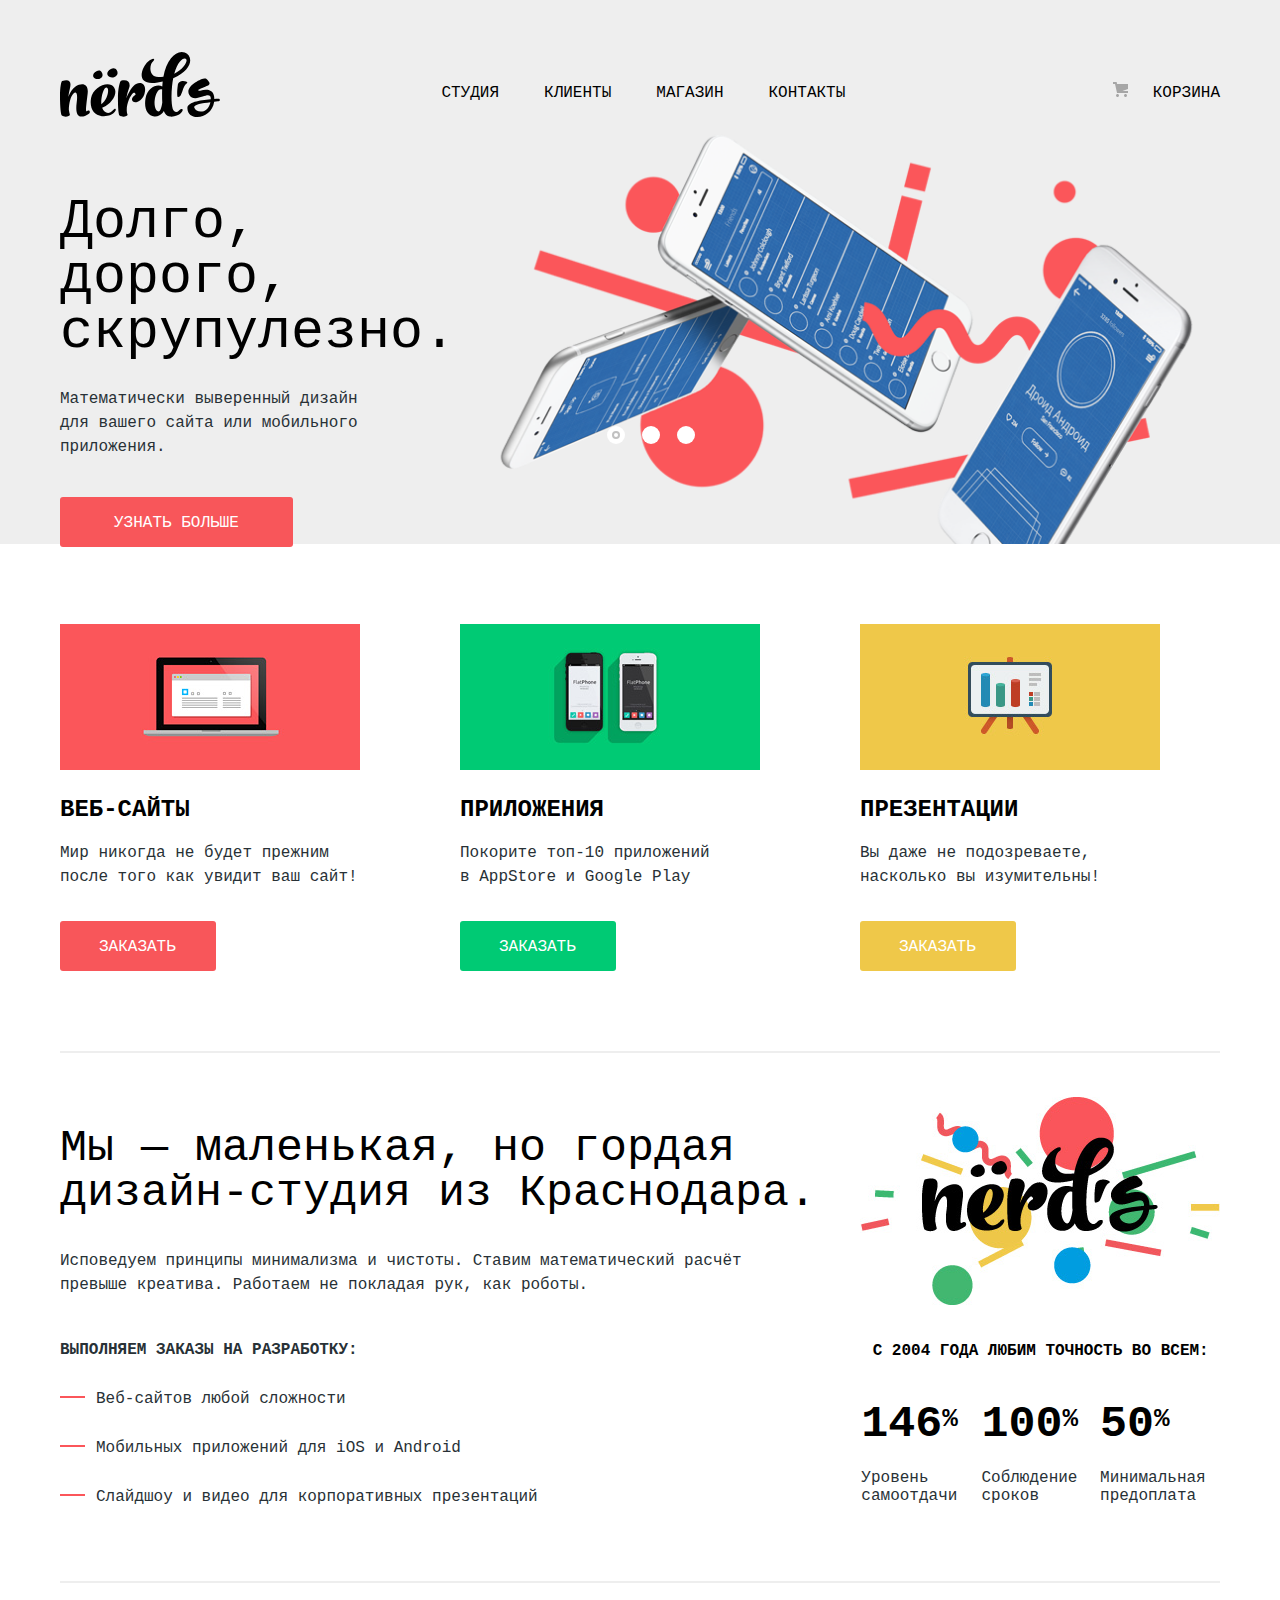
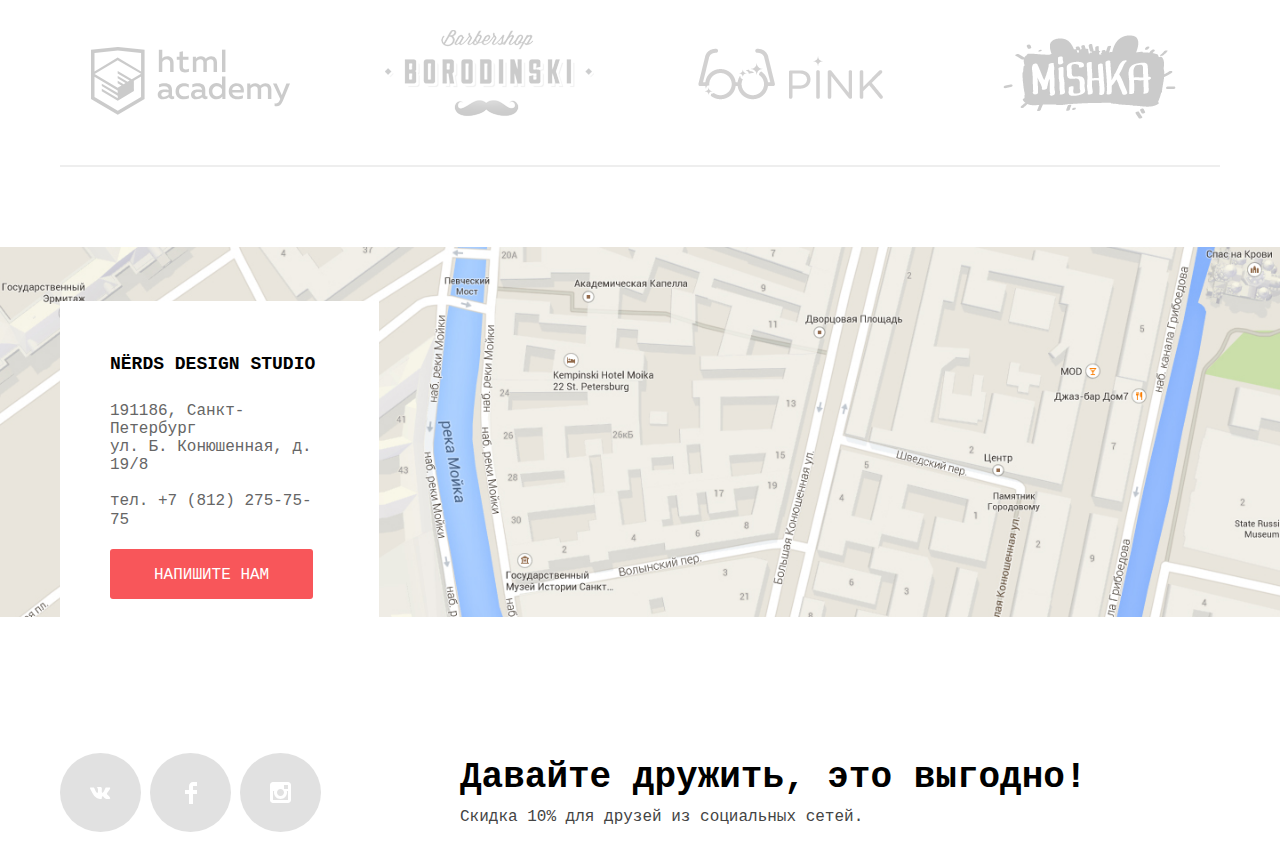
==== index.html @ cde42011 "почти итог" ====
<!DOCTYPE html>
<html class="page" lang="ru">
  <head>
    <meta charset="utf-8">
    <title>Html Academy: Нёрдс</title>
    <link rel="icon" href="favicon.ico"/>
    <link rel="icon" href="img/Vector.svg" type="image/svg+×ml"/>
    <link rel="apple-touch-icon" href="img/152.png"/>
    <link rel="manifest" href="manifest.webmanifest"/>
    <link rel="stylesheet" href="css/normalize.css">
    <link rel="stylesheet" href="css/style.css">
  </head>
  <body class="page__body">
    <header class="main__header">
      <div class="header__wrapper">
        <a class="main__header__logo">
          <img src="img/nerds-logo.svg" width="160" height="65" alt="Логотип студии Нёрдс"/>
        </a>
        <nav class="main__navigation">
          <ul class="nav__list">
            <li class="nav__item">
              <a class="nav__link" href="blank.html">Студия</a>
            </li>
            <li class="nav__item">
              <a class="nav__link" href="blank.html">Клиенты</a>
            </li>
            <li class="nav__item">
              <a class="nav__link" href="catalog.html">Магазин</a>
            </li>
            <li class="nav__item">
              <a class="nav__link" href="blank.html">Контакты</a>
            </li>
          </ul>
        </nav>
        <div class="basket">
          <a class="basket__link" href="blank.html">Корзина</a>
        </div>
        <section class="slider">
          <h2 class="slider__title hidden">Слайдер</h2>
          <div class="slider__wrapper">
            <p class="slider__slogan active one">Долго, дорого,<br/>
            скрупулезно.</p>
            <p class="slider__slogan none two">Любим математику<br/>
            как никто другой</p>
            <p class="slider__slogan none three">Только ночь,<br/>
            только хардкор
            </p>
            <p class="slider__text active one">
              Математически выверенный дизайн<br/>
              для вашего сайта или мобильного приложения.
            </p>
            <p class="slider__text none two">
              Никакого креатива, только математические формулы<br/>
              для расчёта идеальных пропорций.
            </p>
            <p class="slider__text none three">
              Работать днём, как все? Мы против этого.<br/>
              Ближе к полуночи работа только начинается.
            </p>
            <a class="button button--red button--slider" href="blank.html">Узнать больше</a>
          </div>
          <div class="slider__animation">
            <img class="animation__img active one" src="img/nerds-index-slide11.png" width="760" height="431" alt="Анимация"/>
            <img class="animation__img none two" src="img/nerds-index-slide21.png" width="760" height="431" alt="Анимация"/>
            <img class="animation__img none three" src="img/nerds-index-slide31.png" width="760" height="431" alt="Анимация"/>
            <ul class="list__animation__buttons">
              <li class="animation__buttons__item">
                <button class="button--circle button--circle--current one" disabled>
                  <p class="button__text hidden">кнопка слайдера с картинками</p>
                </button>
              </li>
              <li class="animation__buttons__item">
                <button class="button--circle two">
                  <p class="button__text hidden">кнопка слайдера с картинками</p>
                </button>
              </li>
              <li class="animation__buttons__item three">
                <button class="button--circle">
                  <p class="button__text hidden">кнопка слайдера с картинками</p>
                </button>
              </li>
            </ul>
          </div>
        </section>
      </div>
    </header>
    <main class="main__center">
      <h1 class="page__title hidden">Нёрдс — дизайн-студия</h1>
      <section class="products">
        <h2 class="products__title hidden">Предложение</h2>
        <ul class="products__list">
          <li class="products__item">
            <h3 class="products__item__title">Веб-сайты</h3>
            <img class="products__item__img" src="img/illustration-11.png" width="300" height="146" alt="Ноутбук с веб-сайтом на красном фоне"/>
            <p class="products__item__text">
              Мир никогда не будет прежним<br/>
              после того как увидит ваш сайт!
            </p>
            <a class="button button--red button--description" href="blank.html">Заказать</a>
          </li>
          <li class="products__item">
            <h3 class="products__item__title">Приложения</h3>
            <img class="products__item__img" src="img/illustration-21.png" width="300" height="146" alt="Мобильные телефоны на зелёном фоне"/>
            <p class="products__item__text">
              Покорите топ-10 приложений<br/>
              в AppStore и Google Play
            </p>
            <a class="button button--green" href="blank.html">Заказать</a>
          </li>
          <li class="products__item">
            <h3 class="products__item__title">Презентации</h3>
              <img class="products__item__img" src="img/illustration-31.png" width="300" height="146" alt="Флипчарт для презентаций на жёлтом фоне"/>
              <p class="products__item__text">
                Вы даже не подозреваете,<br/>
                насколько вы изумительны!
              </p>
              <a class="button button--yellow" href="blank.html">Заказать</a>
          </li>
        </ul>
      </section>
      <section class="description">
        <h2 class="description__title hidden">Описание</h2>
          <div class="description__column__text">
            <p class="description__slogan">Мы — маленькая, но гордая<br/>
              дизайн-студия из Краснодара.</p>
            <p class="description__text">Исповедуем принципы минимализма и чистоты. Ставим математический расчёт<br/>
              превыше креатива. Работаем не покладая рук, как роботы.
            </p>
            <p class="description__advantages">выполняем заказы на разработку:</p>
            <ul class="advantages__list">
              <li class="advantages__item">Веб-сайтов любой сложности</li>
              <li class="advantages__item">Мобильных приложений для iOS и Android</li>
              <li class="advantages__item">Слайдшоу и видео для корпоративных презентаций</li>
            </ul>
          </div>
        <div class="description__image">
          <img class="description__img" src="img/nerds-illustration1.png" width="360" height="208" alt="Иллюстрированное название студии"/>
        </div>
        <div class="description__quality">
          <p class="description__quality__text">С 2004 года любим точность во всем:</p>
        <ul class="quality__numerals__list">
          <li class="numerals__item">
            <p class="numerals__item__numbers">146<span class="numbers__procent">%</span></p>
            <p class="numerals__item__head">Уровень самоотдачи</p>
          </li>
          <li class="numerals__item">
            <p class="numerals__item__numbers">100<span class="numbers__procent">%</span></p>
            <p class="numerals__item__head">Соблюдение сроков</p>
          </li>
          <li class="numerals__item">
            <p class="numerals__item__numbers">50<span class="numbers__procent">%</span></p>
            <p class="numerals__item__head">Минимальная предоплата</p>
          </li>
        </ul>
      </div>
      </section>
      <section class="partners">
        <h2 class="partners__title hidden">Партнёры компании</h2>
        <ul class="partners__list">
          <li class="partners__item htmlacademy">
            <a href="https://htmlacademy.ru/intensive/htmlcss"><img src="img/logo_htmlacademy.svg" width="199" height="68"  alt="HTML Academy"/></a>
          </li>
          <li class="partners__item borodinsky">
            <a href="#"><img src="img/logo-borodinsky.svg" width="209" height="90" alt="Borodinsky"/></a>
          </li>
          <li class="partners__item pink">
            <a href="#"><img src="img/logo-pink.svg" width="185" height="52" alt="Pink"/></a>
          </li>
          <li class="partners__item mishka">
            <a href="#"><img src="img/logo-mishka.svg" width="173" height="84" alt="Mishka"/></a>
          </li>
        </ul>
      </section>
    </main>
    <section class="map">
      <h2 class="map__title hidden">Карта</h2>
      <div class="map__img">
        <img src="img/map1.png" width="100%" min-height="416" alt="Офис компании на карте"/>
      </div>
    </section>
    <div class="our__location">
      <section class="contacts">
        <h3 class="contacts__title">Nёrds Design Studio</h3>
        <p class="contacts__address">191186, Санкт-Петербург<br/>
        ул. Б. Конюшенная, д. 19/8</p>
        <p class="contacts__phone">
          <a class="contacts__phone__link" href="tel:+78122757575">тел. +7 (812) 275-75-75</a>
        </p>
        <a class="button button--red button--contacts" href="blank.html">Напишите нам</a>
      </section>
      <section class="modal--form">
        <h2 class="form__title hidden">Форма для связи</h2>
        <p class="form__head">Напишите нам</p>
        <button class="button--close"></button>
        <form class="form__letter" action="https://echo.htmlacademy.ru" method="post" id="your-letter">
          <div class="form__wrapper">
            <p class="letter__field letter__field__name">
              <label class="name__label" for="your-name">Ваше имя:</label>
              <input class="name__input" id="your-name" type="text" name="name-name" placeholder="Имя Фамилия"/>
            </p>
            <p class="letter__field letter__field__email">
              <label class="address__label" for="your-address">Ваш email:</label>
              <input class="address__input" id="your-address" type="email" name="email-address" placeholder="email@example.com"/>
            </p>
            <p class="letter__field letter__field__text">
              <label class="letter__label" for="letter">Текст письма:</label>
              <textarea class="letter__text" form="your-letter" id="letter" name="letter" placeholder="В свободной форме"></textarea>
            </p>
          </div>
          <button class="button button--red button--form" type="submit">Отправить</button>
        </form>
      </section>
    </div>
    <footer class="main__footer">
      <div class="footer__wrapper">
        <ul class="social__list">
          <li>
            <a class="button--social" href="#"><img src="img/vk-icon.svg" width="21" height="15" alt="ссылка на vkontakte"/></a>
          </li>
          <li>
            <a class="button--social" href="#"><img src="img/fb-icon.svg" width="12" height="22" alt="ссылка на facebook"/></a>
          </li>
          <li>
            <a class="button--social" href="#"><img src="img/Shape.svg" width="21" height="21" alt="ссылка на instagram"/></a>
          </li>
        </ul>
        <p class="footer__invitation">Давайте дружить, это выгодно!</p>
        <p class="footer__motivation">Скидка 10% для друзей из социальных сетей.</p>
      </div>
    </footer>
    <script src="js/popup.js"></script>
</body>
</html>
---- css/style.css ----
@font-face {
    font-family: "Roboto";
    src: url("../fonts/roboto.woff2") format("woff2"),
        url("../fonts/roboto.woff") format("woff");
    font-weight: 400;
    font-style: normal;
}

@font-face {
    font-family: "Roboto";
    src: url("../fonts/robotomedium.woff2") format("woff2"),
        url("../fonts/robotomedium.woff") format("woff");
    font-weight: 500;
    font-style: normal;
}

@font-face {
    font-family: "Roboto";
    src: url("../fonts/robotobold.woff2") format("woff2"),
        url("../fonts/robotobold.woff") format("woff");
    font-weight: 700;
    font-style: normal;
}

/* Variables */

:root {
    --basic-white: #ffffff;
    --special-elements: #eeeeee;
    --icons-social: #e1e1e1;

/* text */
    --text-big: #000000;
    --text-small: #283136;
    --text-buttons: #ffffff;
    --text-prompt: #444444;
    --text-contacts: #666666;

/* buttons */
    --button-red: #f8565a;
    --button-red-hover: #e74246;
    --button-red-focus: #d7373b;
    --button-green: #00ca74;
    --button-green-hover: #00bc6c;
    --button-green-focus: #00aa62;
    --button-yellow: #efc849;
    --button-yellow-hover: #eab534;
    --button-yellow-focus: #e5a722;
    --button-focus-text: rgba(255, 255, 255, 0.3);
    --button-close: rgba(251, 86, 90, 0.3);
    --button-slider-circle: #c1c1c1;
    --button-filter: #eeeeee;
    --button-filter-hover: #dfdfdf;
    --button-filter-focus: #d5d5d5;
    --button-updown: #231f20;

/* special */
    --form-border: #d7d7d7;
    --icon-basket: #a6a6a6;
    --text-placeholder: #444444;
    --shadow-img-template: rgba(0, 1, 1, 0.25);
    --shadow-modal-form: rgba(0, 0, 0, 0.4);
    --shadow-button-filter: rgba(0, 1, 1, 0.1);
    --shadow-range-circle: rgba(0, 0, 0, 0.15);
    --border-button-result: #dbdbdb;
    --input-hover: #b4b9bb;
    --range-after: #d7dcdf;
    --range-circle-in: #ababab;
    --template-before: #4d4d4d;
}

/* Global */

.page__body {
  min-width: 1160px;
  font-style: normal;
  font-family: "Roboto", "Courier New", "Arial", sans-serif;
  background-color: var(--basic-white);
  margin: 0px auto;
}

a {
  text-decoration: none;
}

img {
  max-width: 100%;
  height: auto;
}

.hidden {
  position: absolute;
  width: 1px;
  height: 1px;
  margin: -1px;
  padding: 0;
  overflow: hidden;
  border: 0;
  clip: rect(0 0 0 0);
}

/* Header */

.main__header {
  background-color: var(--special-elements);
}

.header--catalog {
  padding-bottom: 108px;
}

.header__wrapper {
  width: 1160px;
  margin: 0 auto;
  padding: 51px 0 0 0;
  display: flex;
  flex-wrap: wrap;
  justify-content: space-between;
}

.main__header__logo {
  width: 160px;
  object-fit: contain;
  margin: 0;
}

.main__header__logo:hover {
  opacity: 0.7;
}

.main__header__logo:focus {
  opacity: 0.3;
}

.main__navigation {
  display: flex;
  align-items: center;
  margin-left: -34px;
  margin-top: 12px;
}

.nav__item {
  margin-right: 45px;
}

.nav__item:last-child {
  margin-right: 0;
}

.nav__list {
  list-style: none;
  display: flex;
  padding: 0px;
  margin: 0px;
}

.nav__link{
  color: var(--text-big);
  font-weight: 500;
  font-size: 16px;
  line-height: 30px;
  text-transform: uppercase;
  display: block;
  padding: 12px 0;
}

.basket {
  align-items: center;
  display: flex;
  margin-right: 0;
  margin-top: 13px;
  position: relative;
}

.basket__link {
  color: var(--text-big);
  font-weight: 500;
  font-size: 16px;
  line-height: 30px;
  text-transform: uppercase;
  padding: 12px 0 12px 12px;
  display: block;
}

.basket__link::before {
  content: "";
  display: inline-block;
  width: 15px;
  height: 15px;
  background-image: url("../img/cart-icon.svg");
  background-repeat: no-repeat;
  background-position: 0 0;
  margin-right: 25px;
}

.nav__link:hover,
.basket__link:hover {
  color: var(--button-red);
}

.nav__link:focus,
.basket__link:focus {
  color: var(--text-big);
  mix-blend-mode: normal;
  opacity: 0.3;
}

.nav__link:active,
.basket__link:active {
  opacity: 1;
  border-bottom: 2px solid var(--button-red);
}

/*Анимированный слайдер*/

.none {
  display: none;
}

.slider {
  display: grid;
  grid-template-columns: 1fr 2fr;
  margin: 0;
  padding: 0;
}

.slider__slogan {
  color: var(--text-big);
  font-weight: 500;
  font-size: 55px;
  line-height: 55px;
  grid-column-start: 1;
  grid-column-end: 2;
  margin: 73px 0 27px 0;
}

.slider__text {
  color: var(--text-small);
  font-weight: normal;
  font-size: 16px;
  line-height: 24px;
  grid-column-start: 1;
  grid-column-end: 2;
  margin: 0 0 55px 0;
}

.slider__animation {
  grid-column-start: 2;
  grid-column-end: 3;
  grid-row-start: 1;
  grid-row-end: 2;
  margin: -5px 0 0 11px;
  padding: 0;
  position: relative;
}

.animation__img {
  object-fit: contain;
  margin: 0;
}

.animation__img.active {
  object-fit: contain;
  margin: 0;
  display: block;
}

.list__animation__buttons {
  position: absolute;
  bottom: 96px;
  left: 140px;
  list-style: none;
  margin: 0;
  padding: 0;
  display: flex;
}

.animation__buttons__item {
  margin: 0 17px 0 0;
}

/* all buttons */

.button {
  border-radius: 3px;
  color: var(--basic-white);
  text-align: center;
  font-weight: 500;
  font-size: 16px;
  line-height: 18px;
  text-transform: uppercase;
  border: 0;
}

.button--red {
  background-color: var(--button-red);
  padding: 17px 40px 15px 39px;
}

.button--description {
  order: 3;
  align-self: flex-start;
}

.button--circle {
  width: 18px;
  height: 18px;
  background-color: var(--basic-white);
  border-radius: 50%;
  border: 0;
}

.button--circle--current {
  background-image: url("../img/btn-circle-current.svg");
}

.button--template {
  background-color: var(--button-red);
  padding: 18px 72px 16px 73px;
  display: block;
}

.button--red:hover,
.button--template:hover {
  background-color: var(--button-red-hover);
}

.button--red:focus {
  background-color: var(--button-red-focus);
  mix-blend-mode: normal;
  color: var(--button-focus-text);
}

.button--template:focus {
  background-color: var(--button-red-focus);
  color: var(--basic-white);
}

.button--slider {
  grid-column-start: 1;
  padding: 17px 54px 15px 54px;
}

.button--green {
  background-color: var(--button-green);
  padding: 17px 40px 15px 39px;
  order: 3;
  align-self: flex-start;
}

.button--green:hover {
  background-color: var(--button-green-hover);
}

.button--green:focus {
  background-color: var(--button-green-focus);
  mix-blend-mode: normal;
  color: var(--button-focus-text);
}

.button--yellow {
  background-color: var(--button-yellow);
  padding: 17px 40px 15px 39px;
  order: 3;
  align-self: flex-start;
}

.button--yellow:hover {
  background-color: var(--button-yellow-hover);
}

.button--yellow:focus {
  background-color: var(--button-yellow-focus);
  mix-blend-mode: normal;
  color: var(--button-focus-text);
}

.button--filter {
  background-color: var(--button-filter);
  border-radius: 3px;
  color: var(--text-big);
  font-weight: 500;
  font-size: 16px;
  line-height: 18px;
  text-align: center;
  text-transform: uppercase;
  border: 1px solid var(--button-filter);
  padding: 17px 89px 15px 88px;
}

.button--filter:hover {
  background-color: var(--button-filter-hover);
  color: var(--text-big);
  border: 1px solid var(--button-filter);
}

.button--filter:focus {
  background-color: var(--button-filter-focus);
  color: var(--text-big);
  mix-blend-mode: normal;
  opacity: 0.3;
  box-shadow: inset 0px 3px 0px var(--shadow-button-filter);
  border: 1px solid var(--button-filter);
}

.button--sort--current {
  background-color: var(--basic-white);
  color:var(--text-big);
  font-weight: normal;
  font-size: 14px;
  line-height: 18px;
  text-transform: uppercase;
  display: block;
}

.button--sort {
  background-color: var(--basic-white);
  color:var(--text-big);
  font-weight: normal;
  font-size: 14px;
  line-height: 18px;
  text-transform: uppercase;
  mix-blend-mode: normal;
  opacity: 0.3;
}

.button--down {
  display: block;
  width: 0;
  height: 0;
  border-left: 5px solid transparent;
  border-right: 5px solid transparent;
  border-top: 10px solid var(--icon-basket);
  mix-blend-mode: normal;
  opacity: 0.2;
}

.button--up {
  display: block;
  width: 0;
  height: 0;
  border-left: 5px solid transparent;
  border-right: 5px solid transparent;
  border-bottom: 10px solid var(--icon-basket);
  mix-blend-mode: normal;
  opacity: 0.2;
}

.button--down:hover,
.button--up:hover {
  opacity: 1;
}

.button--down:focus,
.button--updown--current {
  border-top: 10px solid var(--button-updown);
  opacity: 1;
}

.button--up:focus {
  border-bottom: 10px solid var(--button-updown);
  opacity: 1;
}

.button--sort:hover {
  mix-blend-mode: normal;
  opacity: 0.6;
}

.button--sort:focus {
  opacity: 1;
  box-shadow: inset 0px 3px 0px var(--shadow-button-filter);
  border: 1px solid var(--basic-white);
}

.button--result--current,
.button--result:active {
  background-color: var(--basic-white);
  color: var(--text-big);
  border: 3px solid var(--border-button-result);
  box-sizing: border-box;
  font-weight: 500;
  font-size: 16px;
  line-height: 18px;
  text-align: center;
  border-radius: 3px;
  padding: 14px 17px 12px 17px;
  display: block;
}

.button--result {
  background-color: var(--button-filter);
  color: var(--text-big);
  font-weight: 500;
  font-size: 16px;
  line-height: 18px;
  text-align: center;
  border-radius: 3px;
  text-transform: uppercase;
  padding: 17px 20px 15px 20px;
  display: block;
}

.button--result--long {
  padding: 17px 77px 15px 78px;
}

.button--result:hover {
  background-color: var(--button-filter-hover);
}

.button--result:focus {
  background-color: var(--button-filter-focus);
  mix-blend-mode: normal;
  opacity: 0.3;
  box-shadow: inset 0px 3px 0px var(--shadow-button-filter);
}

.button--contacts {
  padding: 17px 44px 15px 44px;
}

.button--form {
  padding: 17px 83px 15px 83px;
}

.button--close {
  position: absolute;
  top: 78px;
  right: 90px;
  width: 21px;
  height: 21px;
  display: block;
  background-image: url("../img/btn-close.png");
  opacity: 0.3;
  border: 0;
  background-color: var(--basic-white);
}

.button--close:hover {
  opacity: 1;
}

.button--close:focus {
  opacity: 0.1;
}

.button--social {
  background: linear-gradient(0deg, var(--icons-social), var(--icons-social)), var(--basic-white);
  border-radius: 50%;
  display: flex;
  justify-content: center;
  align-items: center;
  text-align: center;
  width: 81px;
  height: 79px;
  margin-right: 9px;
}

.button--social:hover {
  background: linear-gradient(0deg, var(--button-red-hover), var(--button-red-hover)), var(--basic-white);
}

.button--social:focus {
  background: linear-gradient(0deg, var(--button-red-focus), var(--button-red-focus)), var(--basic-white);
  box-shadow: inset 0px 3px 0px var(--shadow-button-filter);
}

/* main-info */

.main__center {
  width: 1160px;
  margin: 0 auto;
  display: flex;
  flex-direction: column;
}

.page__catalog__title {
  color: var(--text-big);
  font-weight: 500px;
  font-size: 55px;
  line-height: 55px;
  text-align: center;
  margin-top: 73px;
  margin-bottom: 0;
}

.products {
  width: 1160px;
  margin: 0 auto;
}

.products__list {
  list-style: none;
  display: flex;
  margin: 80px 0;
  padding: 0;
}

.products__item {
  display: flex;
  flex-direction: column;
  margin-right: 100px;
}

.products__item:last-child {
  margin-right: 0;
}

.products__item__title {
  color: var(--text-big);
  font-weight: bold;
  font-size: 24px;
  line-height: 30px;
  text-transform: uppercase;
  order: 1;
  margin-top: 25px;
  margin-bottom: 16px;
}

.product__item__img {
  order: 0;
  object-fit: contain;
}

.products__item__text {
  color: var(--text-small);
  font-weight: normal;
  font-size: 16px;
  line-height: 24px;
  order: 2;
  margin-top: 0;
  margin-bottom: 32px;
}

.description {
  width: 1160px;
  margin: 0 auto;
  border-top: 2px solid var(--special-elements);
  display: grid;
  grid-template-columns: 2fr 1fr;
  grid-template-rows: 1fr 1fr;
}

.description__column__text {
  grid-column-start: 1;
  grid-column-end: 2;
  grid-row-start: 1;
  grid-row-end: 3;
  display: flex;
  flex-direction: column;
}

.description__slogan {
  color: var(--text-big);
  font-weight: 500;
  font-size: 45px;
  line-height: 45px;
  margin-top: 73px;
  margin-bottom: 0;
}

.description__text {
  color: var(--text-small);
  font-weight: normal;
  font-size: 16px;
  line-height: 24px;
  margin-top: 33px;
}

.description__advantages {
  color: var(--text-small);
  font-weight: bold;
  font-size: 16px;
  line-height: 24px;
  text-transform: uppercase;
  margin-top: 25px;
  margin-bottom: 16px;
}

.advantages__list {
  list-style: none;
  margin: 0;
  padding: 0;
}

.advantages__item {
  color: var(--text-small);
  font-weight: normal;
  font-size: 16px;
  line-height: 24px;
  margin-bottom: 16px;
}

.advantages__item::before {
  content: "";
  display: inline-block;
  width: 25px;
  height: 25px;
  background-image: url("../img/list.svg");
  background-repeat: no-repeat;
  background-position: 0 77%;
  margin-right: 11px;
}

.description__image {
  grid-column-start: 2;
  grid-column-end: 3;
  grid-row-start: 1;
  grid-row-end: 2;
  margin-top: 44px;
  margin-left: 27px;
  object-fit: contain;
}

.description__quality {
  grid-column-start: 2;
  grid-column-end: 3;
  grid-row-start: 2;
  grid-row-end: 3;
  margin-top: 0;
  margin-left: 28px;
  display: flex;
  flex-direction: column;
}

.description__quality__text {
  color: var(--text-big);
  font-weight: bold;
  font-size: 16px;
  line-height: 24px;
  text-align: center;
  text-transform: uppercase;
  margin-bottom: 32px;
  margin-top: 28px;
}

.quality__numerals__list {
  list-style: none;
  display: flex;
  justify-content: space-between;
  align-items: flex-start;
  margin: 0;
  padding: 0;
}

.numerals__item {
  margin-top: 0;
  margin-right: 22px;
  padding: 0;
}

.numerals__item:last-child {
  margin-right: 0;
}

.numerals__item__numbers {
  color: var(--text-big);
  font-weight: bold;
  font-size: 45px;
  line-height: 64px;
  margin-top: -2px;
  margin-bottom: 0;
}

.numbers__procent {
  color: var(--text-big);
  font-weight: bold;
  font-size: 26px;
  line-height: 40px;
  vertical-align: text-top;
  margin-top: 0;
}

.numerals__item__head {
  color: var(--text-small);
  font-weight: normal;
  font-size: 16px;
  line-height: 18px;
  margin-top: 12px;
  margin-bottom: 0;
}

.partners {
  width: 1160px;
  margin: 13px auto 80px auto;
  border-top: 2px solid var(--special-elements);
  border-bottom: 2px solid var(--special-elements);
}

.partners__list {
  list-style: none;
  display: flex;
  align-items: center;
  padding: 0;
  margin-left: 31px;
  margin-right: 37px;
  margin-top: 0;
  margin-bottom: 40px;
}

.partners__item.htmlacademy {
  margin-top: 60px;
  margin-right: 95px;
}

.partners__item.borodinsky {
  margin-top: 47px;
  margin-right: 104px;
}

.partners__item.pink {
  margin-top: 46px;
  margin-right: 120px;
}

.partners__item.mishka {
  margin-top: 52px;
}

.partners__list img {
  opacity: 0.2;
  object-fit: contain;
}

.partners__list img:hover {
  opacity: 1;
}

/*main второй страницы*/

.main__catalog__center {
  width: 1160px;
  margin: 0 auto;
  padding: 0;
  display: flex;
}

.filter {
  margin-top: 55px;
  margin-left: 0;
  padding: 0;
}

.filter fieldset {
  border: none;
  padding: 0;
}

/*ползунок выбора цены*/

.price__choise {
  margin: 0;
}

.price__legend {
  color: var(--text-big);
  font-weight: bold;
  font-size: 18px;
  line-height: 30px;
  text-transform: uppercase;
  margin-bottom: 48px;
  margin-left: 0;
}

.range__block {
  width: 260px;
  height: 80px;
  background-color: var(--special-elements);
  position: relative;
}

.range {
  position: absolute;
  width: 205px;
  height: 2px;
  background-color: var(--button-green);
  bottom: 38px;
  left: 33px;
}

.range::after {
  content: "";
  position: absolute;
  width: 58px;
  height: 2px;
  display: block;
  background-color: var(--range-after);
  top: 0;
  right: 0;
}

.range__circle--left {
  position: absolute;
  width: 20px;
  height: 20px;
  border-radius: 50%;
  background-color: var(--basic-white);
  left: -15px;
  top: -10px;
  box-shadow: 0px 2px 1px var(--shadow-range-circle);
}

.range__circle--right {
  position: absolute;
  width: 20px;
  height: 20px;
  border-radius: 50%;
  background-color: var(--basic-white);
  left: 128px;
  top: -10px;
  box-shadow: 0px 2px 1px var(--shadow-range-circle);
}

.range__circle--left__in {
  position: absolute;
  width: 4px;
  height: 4px;
  border-radius: 50%;
  background-color: var(--range-circle-in);
  top: 8px;
  left: 8px;
}

.range__circle--right__in {
  position: absolute;
  width: 4px;
  height: 4px;
  border-radius: 50%;
  background-color: var(--range-circle-in);
  top: 8px;
  left: 8px;
}

.price__output__limit {
  margin-top: 14px;
  display: flex;
  justify-content: space-between;
}

.price__min__text {
  margin-right: 9px;
  color: var(--text-small);
  font-weight: normal;
  font-size: 16px;
  line-height: 22px;
  text-transform: uppercase;
}

.price__max__text {
  margin-right: 10px;
  color: var(--text-small);
  font-weight: normal;
  font-size: 16px;
  line-height: 22px;
  text-transform: uppercase;
}

.price__limit {
  background-color: var(--special-elements);
  color: var(--text-small);
  font-weight: normal;
  font-size: 16px;
  line-height: 22px;
  text-transform: uppercase;
  display: inline-block;
  text-align: center;
  box-sizing: border-box;
  width: 80px;
  padding: 8px 15px;
  margin: 0;
}

/*radio выбор сетки*/

.grid__choise {
  margin-top: 54px;
  margin-left: 0;
}

.grid__choise__legend {
  color: var(--text-big);
  font-weight: bold;
  font-size: 18px;
  line-height: 30px;
  text-transform: uppercase;
  margin-bottom: 13px;
}

.grid__choise__list {
  list-style: none;
  padding: 0;
  margin: 0;
}

.grid__choise__item input {
  display: none;
}

.grid__choise__item label::before {
  content: "";
  display: inline-block;
  width: 25px;
  height: 25px;
  background-image: url("../img/radio-off.svg");
  background-repeat: no-repeat;
  background-position: 0 0;
  margin-right: 11px;
  vertical-align: text-bottom;
}

.grid__choise input:checked ~ label::before {
  background-image: url("../img/radio-on.svg");
}

.grid__choise__item input:disabled ~ .grid__choise__item{
  opacity: 0.1;
}

.grid__choise__item {
  color: var(--text-small);
  font-weight: normal;
  font-size: 16px;
  line-height: 20px;
  opacity: 0.4;
  margin-bottom: 15px;
}

.grid__choise__item:last-child {
  margin-bottom: 0;
}

.grid__choise__item:hover {
  opacity: 1;
}

.grid__choise__item:focus {
  mix-blend-mode: normal;
  opacity: 0.3;
}

/*checkbox выбор особенностей сайта*/

.features__choise {
  margin-top: 41px;
  margin-bottom: 29px;
  margin-left: 0;
}

.features__choise__legend {
  color: var(--text-big);
  font-weight: bold;
  font-size: 18px;
  line-height: 30px;
  text-transform: uppercase;
  margin-bottom: 14px;
}

.features__choise__list {
  list-style: none;
  padding: 0;
  margin: 0;
}

.features__choise input {
  display: none;
}

.features__choise__item label::before {
  content: "";
  display: inline-block;
  width: 23px;
  height: 23px;
  background-image: url("../img/checkbox-off.svg");
  background-repeat: no-repeat;
  background-position: 0 0;
  margin-right: 13px;
  vertical-align: text-bottom;
}

.features__choise__item input:checked ~ label::before {
  background-image: url("../img/checkbox-on.svg");
}

.features__choise__item input:disabled {
  opacity: 0.1;
}

.features__choise__item {
  margin-bottom: 16px;
  opacity: 0.4;
}

.features__choise__item label {
  color: var(--text-small);
  font-weight: normal;
  font-size: 16px;
  line-height: 20px;
}

.features__choise__item:hover {
  opacity: 1;
}

.features__choise__item:focus {
  mix-blend-mode: normal;
  opacity: 0.3;
}

.sort__column {
  margin-top: 55px;
  margin-left: 140px;
  margin-right: 0;
}

.sort__selection {
  display: flex;
  justify-content: space-between;
  align-items: flex-start;
  padding: 0;
  margin-bottom: 48px;
}

.sort__selection__title {
  color: var(--text-big);
  font-weight: bold;
  font-size: 18px;
  line-height: 30px;
  text-transform: uppercase;
  margin: 0;
}

.sort__selection__list {
  list-style: none;
  padding: 0;
  margin: 6px 0 0 0;
  display: flex;
  justify-content: space-between;
  width: 360px;
  align-items: flex-end;
}

.selection__item.price {
  margin-right: 24px;
  margin-left: 0;
  padding: 0;
}

.selection__item.type {
  margin-right: 25px;
  padding: 0;
}

.selection__item.name {
  margin-right: 47px;
  padding: 0;
}

.selection__item.down {
  margin-right: 18px;
  margin-top: 0;
  padding: 0;
}

.selection__item.up {
  margin-right: 0;
  margin-top: 0;
  padding: 0;
}

.selection__item:last-child:hover {
  opacity: 1;
}

.list__template {
  list-style: none;
  margin: 0;
  padding: 0;
  display: grid;
  grid-template-columns: 1fr 1fr;
  column-gap: 40px;
}

.template__svg {
  display: block;
  width: 360px;
  height: 40px;
  background-image: url("../img/browser.svg");
  opacity: 0.12;
}

.template__left {
  grid-column-start: 1;
  grid-column-end: 2;
  margin-bottom: 27px;
  position: relative;
}

.template__right {
  grid-column-start: 2;
  grid-column-end: 3;
  margin-bottom: 27px;
  position: relative;
}

.template--last {
  margin-bottom: 0;
}

.template__item:hover {
  box-shadow: 0px 6px 15px var(--shadow-img-template);
  border-radius: 5px;
}

.template__item:hover .template__svg {
  opacity: 1;
}

.template__modal {
  background-color: var(--special-elements);
  display: flex;
  flex-direction: column;
  align-items: center;
  padding: 31px 53px 44px 52px;
  position: absolute;
  width: 360px;
  box-sizing: border-box;
  bottom: 0;
  opacity: 0;
}

.template__modal .rub {
  font-weight: 500;
  font-size: 16px;
  line-height: 112%;
  height: 1.5ex;
  text-transform: uppercase;
  color: var(--basic-white);
}

.template__item:hover .template__modal {
  opacity: 1;
}

.template__img img {
  object-fit: contain;
}

.modal__buy {
  color: var(--text-big);
  font-weight: bold;
  font-size: 18px;
  line-height: 30px;
  text-transform: uppercase;
  text-align: center;
  margin: 0 0 12px 0;
}

.modal__buy:hover {
  color: var(--button-red);
}

.modal__buy:focus {
  color: var(--text-big);
  opacity: 0.3;
}

.modal__text {
  color: var(--text-contacts);
  font-weight: normal;
  font-size: 16px;
  line-height: 18px;
  text-align: center;
  margin: 0 0 32px 0;
}

.view__result__list {
  list-style: none;
  padding: 0;
  display: flex;
  margin-top: 55px;
  margin-bottom: 60px;
}

.view__result__item {
  margin-right: 11px;
}

/* карта, контакты на карте и форма отправки письма */

.map {
  margin: 0;
  padding: 0;
  width: 100%;
  position: absolute;
  z-index: -10;
}

.map__img {
  margin: 0;
  padding: 0;
  width: 100%;
  position: absolute;
  z-index: -10;
}

.map__img img {
  display: block;
  margin: 0 auto;
}

.our__location {
  width: 1160px;
  margin: 0 auto;
  margin-top: 54px;
}

.modal--form {
  background-color: var(--basic-white);
  box-shadow: 0px 20px 40px var(--shadow-modal-form);
  margin: 0 auto;
  padding: 63px 99px 84px 100px;
  display: none;
  width: 960px;
  box-sizing: border-box;
  position: relative;
  z-index: 20;
}

.modal--form--show {
  display: block;
  animation: bounce 0.6s;
}

@keyframes bounce {
  0% {
    transform: translateY(-2000px);
  }

  70% {
    transform: translateY(30px);
  }

  90% {
    transform: translateY(-10px);
  }

  100% {
    transform: translateY(0);
  }
}

.contacts {
  background-color: var(--basic-white);
  padding: 48px 50px 47px 50px;
  width: 319px;
  box-sizing: border-box;
}

.contacts__title {
  color: var(--text-big);
  font-weight: bold;
  font-size: 18px;
  line-height: 30px;
  text-transform: uppercase;
  margin-top: 0;
  margin-bottom: 23px;
}

.contacts__address{
  color: var(--text-contacts);
  font-weight: normal;
  font-size: 16px;
  line-height: 18px;
}

.contacts__phone {
  margin-top: 18px;
  margin-bottom: 37px;
}

.contacts__phone__link {
  color: var(--text-contacts);
  font-weight: normal;
  font-size: 16px;
  line-height: 18px;
}

.form__head {
  color: var(--text-big);
  font-weight: bold;
  font-size: 45px;
  line-height: 53px;
  margin: 0;
}

.form__wrapper {
  margin-top: 37px;
  margin-bottom: 47px;
  display: grid;
  grid-template-columns: 1fr 1fr;
  column-gap: 40px;
}

.letter__field__name {
  grid-column-start: 1;
  grid-column-end: 2;
  display: flex;
  flex-direction: column;
}

.letter__field__email {
  grid-column-start: 2;
  grid-column-end: 3;
  display: flex;
  flex-direction: column;
}

.letter__field__text {
  grid-column-start: 1;
  grid-column-end: 3;
  display: flex;
  flex-direction: column;
  margin-top: 34px;
}

.letter__field label {
  color: var(--text-big);
  font-weight: bold;
  font-size: 16px;
  line-height: 18px;
  display: block;
  margin-bottom: 9px;
}

.letter__field input,
.letter__field textarea {
  border: 2px solid var(--form-border);
  color: var(--text-prompt);
  mix-blend-mode: normal;
  opacity: 0.5;
  display: block;
  padding: 16px 14px 16px 16px;
}

.letter__field input:hover,
.letter__field textarea:hover {
  border: 2px solid var(--input-hover);
  color: var(--text-prompt);
  mix-blend-mode: normal;
  opacity: 0.5;
}

.letter__field input:focus,
.letter__field textarea:focus {
  border: 2px solid var(--text-big);
  color: var(--text-prompt);
  opacity: 1;
}

.letter__field input:invalid {
  border: 2px solid var(--button-red-hover);
  color: var(--button-red-hover);
  opacity: 1;
}

.input::-webkit-input-placeholder {
  color: var(--text-prompt);
  font-weight: normal;
  font-size: 16px;
  line-height: 18px;
  mix-blend-mode: normal;
  opacity: 0.5;
}

/* main-footer */

.footer__wrapper {
  width: 1160px;
  margin: 0 auto;
  margin-top: 122px;
  padding: 0;
  display: grid;
  grid-template-columns: 1fr 3fr;
  grid-template-rows: 1fr 1fr;
  column-gap: 130px;
}

.social__list {
  list-style: none;
  grid-column-start: 1;
  grid-column-end: 2;
  grid-row-start: 1;
  grid-row-end: 3;
  display: flex;
  padding: 0;
  margin: 0;
}

.footer__invitation {
  color: var(--text-big);
  font-weight: bold;
  font-size: 36px;
  line-height: 36px;
  grid-column-start: 2;
  grid-column-end: 3;
  grid-row-start: 1;
  grid-row-end: 2;
  order: 1;
  margin-top: 7px;
  margin-bottom: 10px;
}

.footer__motivation {
  color: var(--text-prompt);
  font-weight: normal;
  font-size: 16px;
  line-height: 22px;
  grid-column-start: 2;
  grid-column-end: 3;
  grid-row-start: 2;
  grid-row-end: 3;
  order: 2;
  margin-top: 0;
}
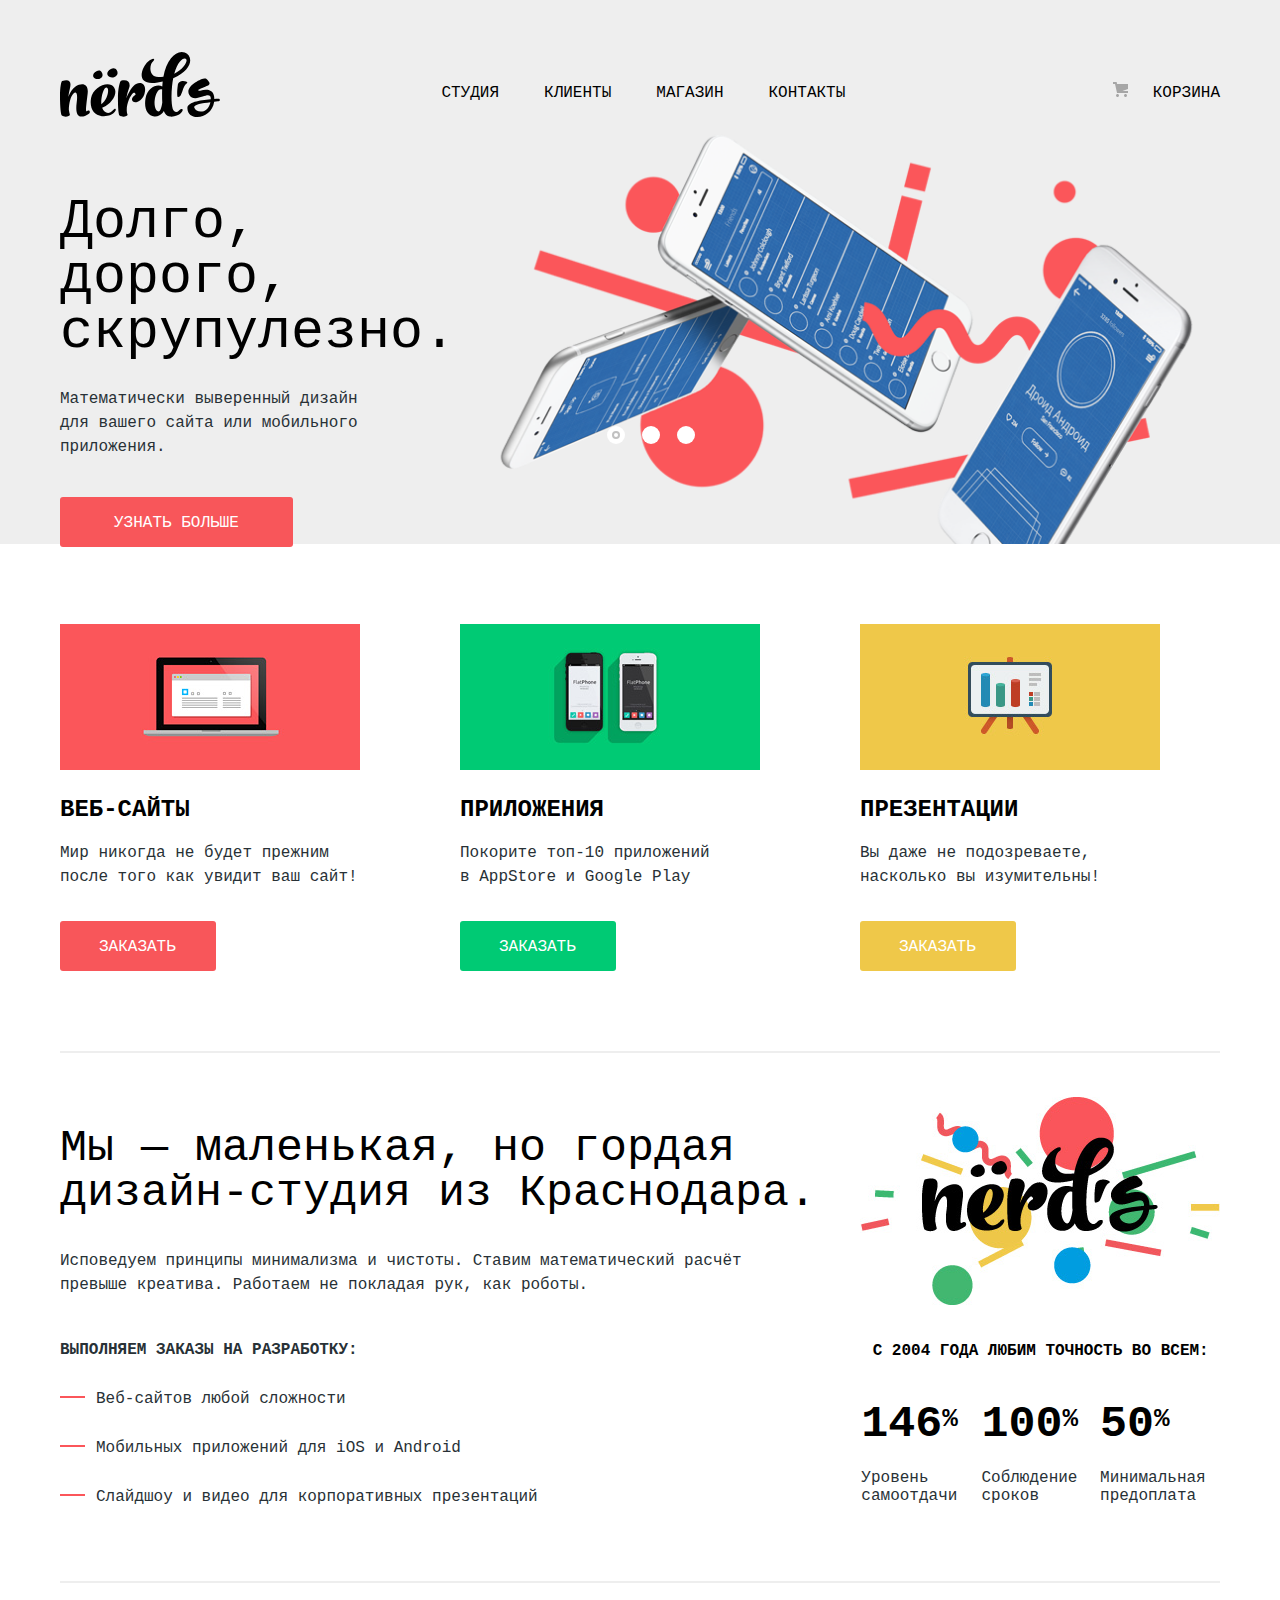
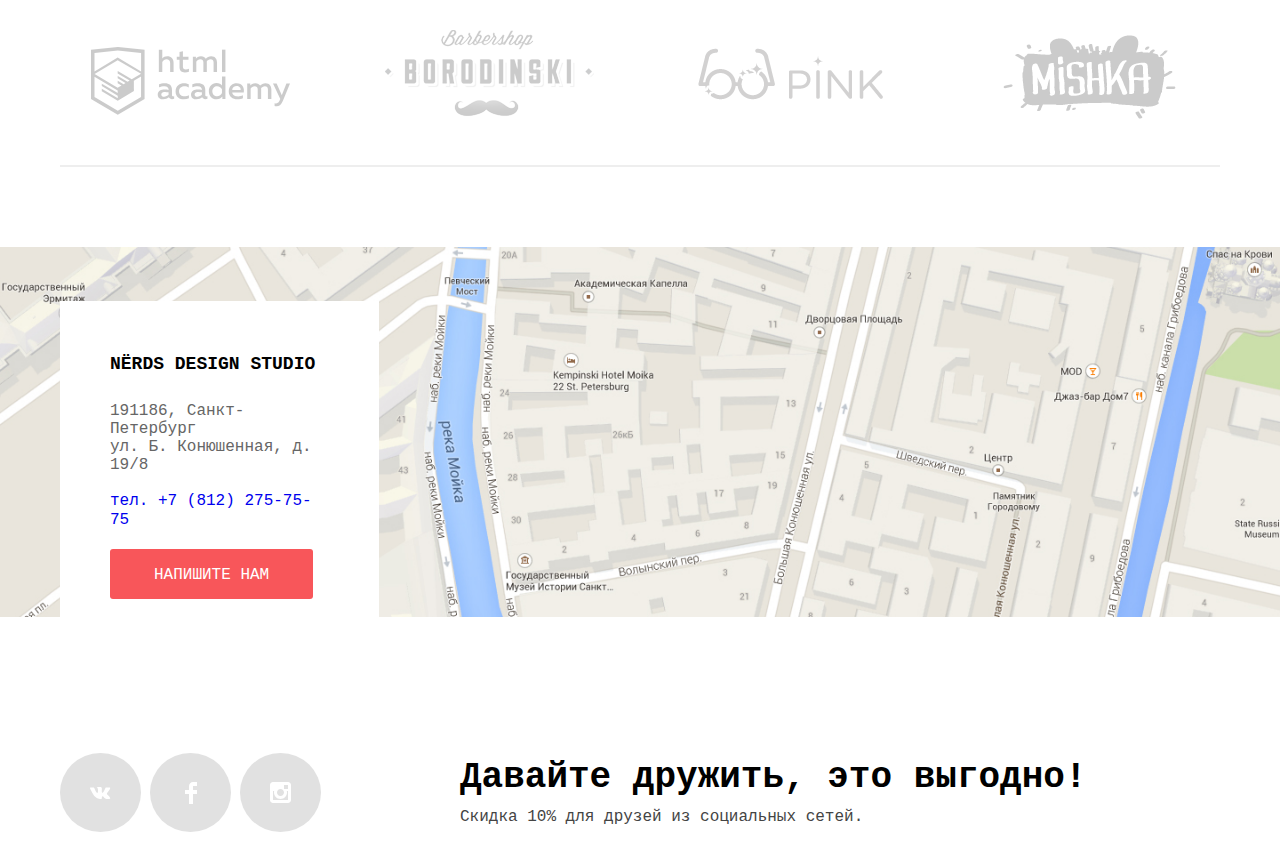
==== commit 957938d4: "исправление" ====
--- a/index.html
+++ b/index.html
@@ -66,17 +66,17 @@
             <ul class="list__animation__buttons">
               <li class="animation__buttons__item">
                 <button class="button--circle button--circle--current one" disabled>
-                  <p class="button__text hidden">кнопка слайдера с картинками</p>
+                  <span class="button__text hidden">кнопка слайдера с картинками</span>
                 </button>
               </li>
               <li class="animation__buttons__item">
                 <button class="button--circle two">
-                  <p class="button__text hidden">кнопка слайдера с картинками</p>
+                  <span class="button__text hidden">кнопка слайдера с картинками</span>
                 </button>
               </li>
               <li class="animation__buttons__item three">
                 <button class="button--circle">
-                  <p class="button__text hidden">кнопка слайдера с картинками</p>
+                  <span class="button__text hidden">кнопка слайдера с картинками</span>
                 </button>
               </li>
             </ul>
@@ -231,3 +231,4 @@
     <script src="js/popup.js"></script>
 </body>
 </html>
+
--- a/css/style.css
+++ b/css/style.css
@@ -1324,7 +1324,6 @@
   width: 960px;
   box-sizing: border-box;
   position: relative;
-  z-index: 20;
 }
 
 .modal--form--show {
@@ -1378,7 +1377,7 @@
   margin-top: 18px;
   margin-bottom: 37px;
 }
-
+2
 .contacts__phone__link {
   color: var(--text-contacts);
   font-weight: normal;
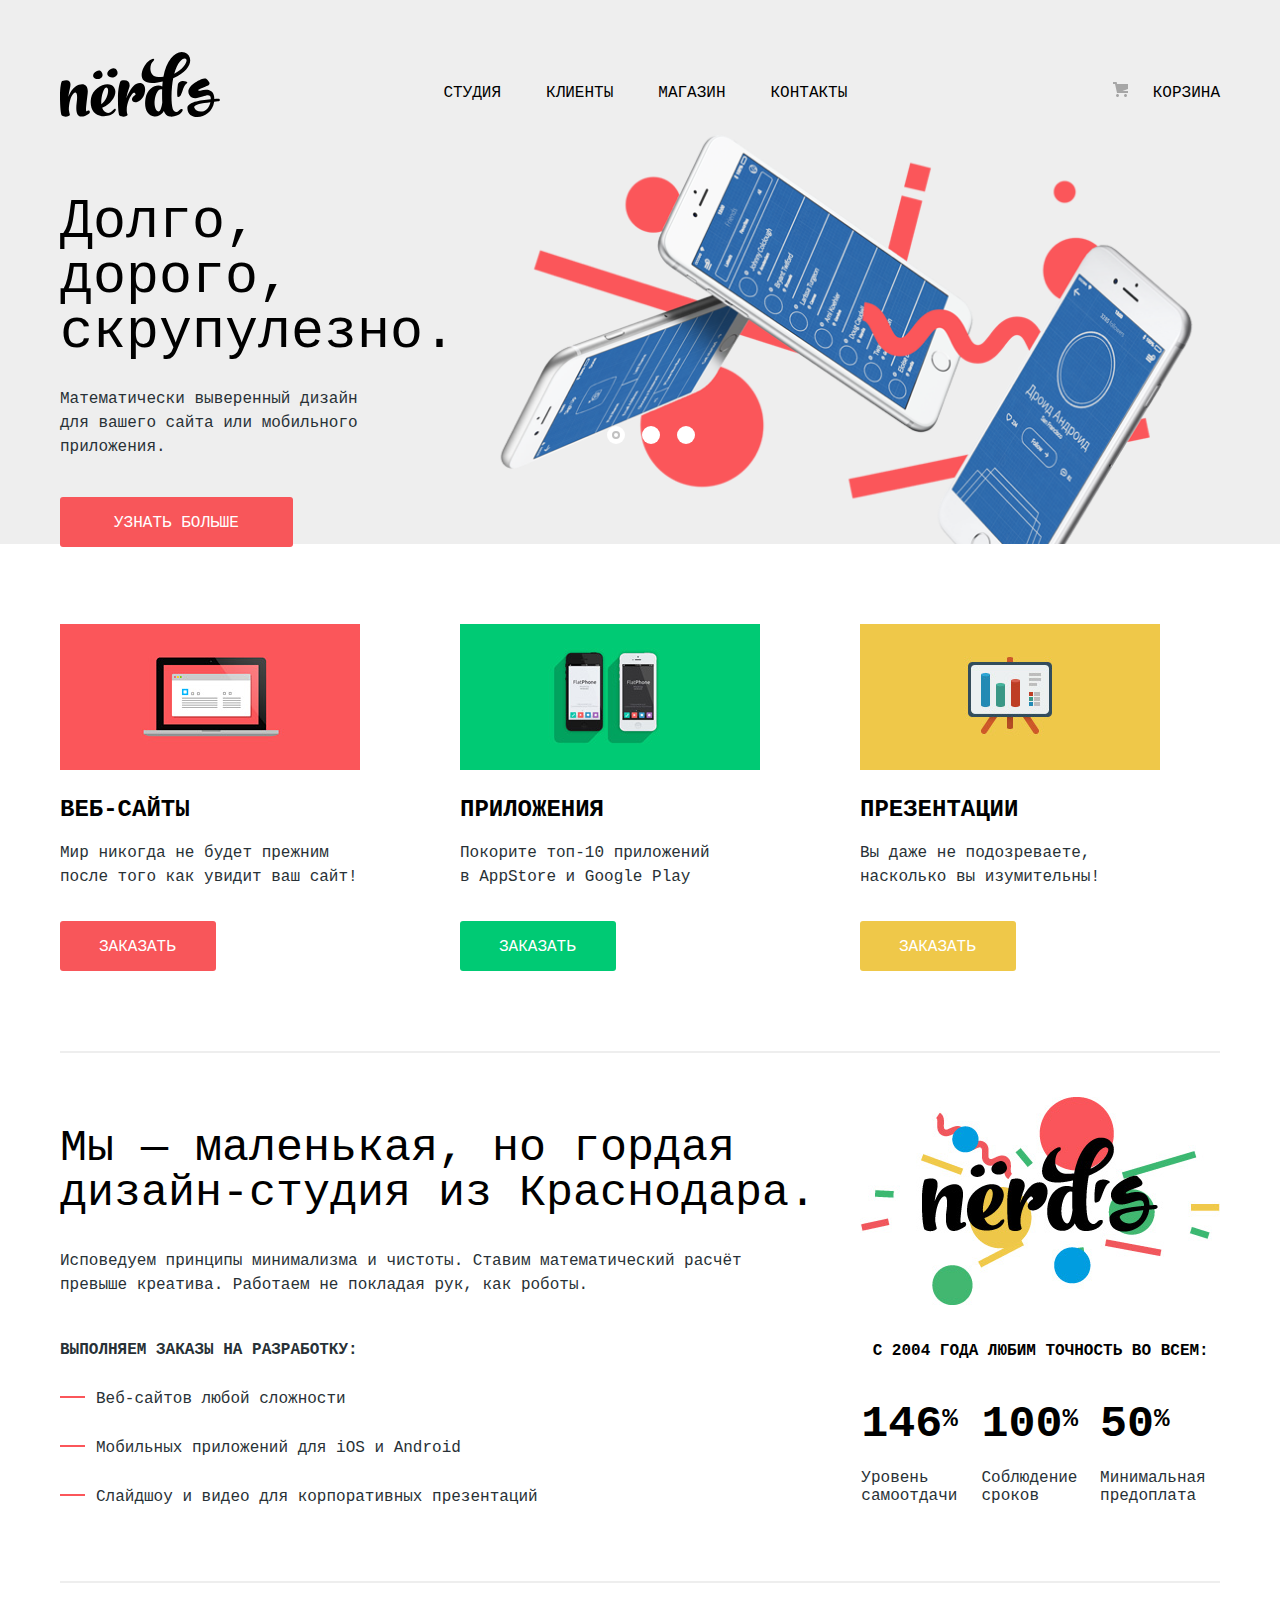
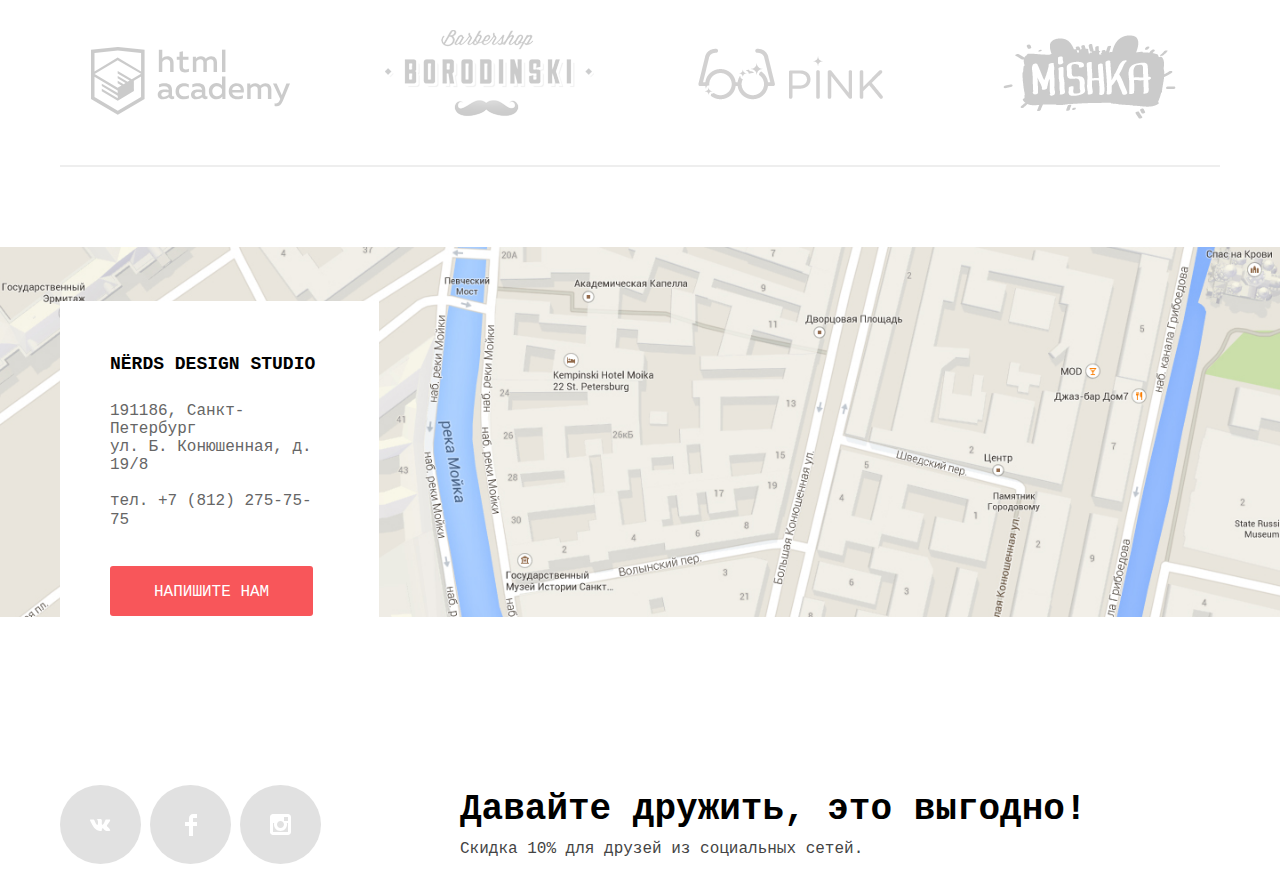
==== commit 69bcbce4: "допуск" ====
--- a/index.html
+++ b/index.html
@@ -4,7 +4,7 @@
     <meta charset="utf-8">
     <title>Html Academy: Нёрдс</title>
     <link rel="icon" href="favicon.ico"/>
-    <link rel="icon" href="img/Vector.svg" type="image/svg+×ml"/>
+    <link rel="icon" href="img/Vector.svg" type="image/svg+xml"/>
     <link rel="apple-touch-icon" href="img/152.png"/>
     <link rel="manifest" href="manifest.webmanifest"/>
     <link rel="stylesheet" href="css/normalize.css">
@@ -38,45 +38,45 @@
         <section class="slider">
           <h2 class="slider__title hidden">Слайдер</h2>
           <div class="slider__wrapper">
-            <p class="slider__slogan active one">Долго, дорого,<br/>
+            <p class="slider__slogan slider__slogan--one">Долго, дорого,<br/>
             скрупулезно.</p>
-            <p class="slider__slogan none two">Любим математику<br/>
+            <p class="slider__slogan slider__slogan--two none">Любим математику<br/>
             как никто другой</p>
-            <p class="slider__slogan none three">Только ночь,<br/>
+            <p class="slider__slogan slider__slogan--three none">Только ночь,<br/>
             только хардкор
             </p>
-            <p class="slider__text active one">
+            <p class="slider__text slider__text--one">
               Математически выверенный дизайн<br/>
               для вашего сайта или мобильного приложения.
             </p>
-            <p class="slider__text none two">
+            <p class="slider__text none slider__text--two">
               Никакого креатива, только математические формулы<br/>
               для расчёта идеальных пропорций.
             </p>
-            <p class="slider__text none three">
+            <p class="slider__text none slider__text--three">
               Работать днём, как все? Мы против этого.<br/>
               Ближе к полуночи работа только начинается.
             </p>
             <a class="button button--red button--slider" href="blank.html">Узнать больше</a>
           </div>
           <div class="slider__animation">
-            <img class="animation__img active one" src="img/nerds-index-slide11.png" width="760" height="431" alt="Анимация"/>
-            <img class="animation__img none two" src="img/nerds-index-slide21.png" width="760" height="431" alt="Анимация"/>
-            <img class="animation__img none three" src="img/nerds-index-slide31.png" width="760" height="431" alt="Анимация"/>
+            <img class="animation__img animation__img--active animation__img--one" src="img/nerds-index-slide11.png" width="760" height="431" alt="Анимация"/>
+            <img class="animation__img none animation__img--two" src="img/nerds-index-slide21.png" width="760" height="431" alt="Анимация"/>
+            <img class="animation__img none animation__img--three" src="img/nerds-index-slide31.png" width="760" height="431" alt="Анимация"/>
             <ul class="list__animation__buttons">
               <li class="animation__buttons__item">
-                <button class="button--circle button--circle--current one" disabled>
-                  <span class="button__text hidden">кнопка слайдера с картинками</span>
+                <button class="button--circle button--circle--one button--circle--current" disabled>
+                  <span class="button__text hidden">кнопка слайдера первая</span>
                 </button>
               </li>
               <li class="animation__buttons__item">
-                <button class="button--circle two">
-                  <span class="button__text hidden">кнопка слайдера с картинками</span>
+                <button class="button--circle button--circle--two">
+                  <span class="button__text hidden">кнопка слайдера вторая</span>
                 </button>
               </li>
-              <li class="animation__buttons__item three">
-                <button class="button--circle">
-                  <span class="button__text hidden">кнопка слайдера с картинками</span>
+              <li class="animation__buttons__item">
+                <button class="button--circle button--circle--three">
+                  <span class="button__text hidden">кнопка слайдера третья</span>
                 </button>
               </li>
             </ul>
@@ -157,17 +157,17 @@
       <section class="partners">
         <h2 class="partners__title hidden">Партнёры компании</h2>
         <ul class="partners__list">
-          <li class="partners__item htmlacademy">
-            <a href="https://htmlacademy.ru/intensive/htmlcss"><img src="img/logo_htmlacademy.svg" width="199" height="68"  alt="HTML Academy"/></a>
-          </li>
-          <li class="partners__item borodinsky">
-            <a href="#"><img src="img/logo-borodinsky.svg" width="209" height="90" alt="Borodinsky"/></a>
-          </li>
-          <li class="partners__item pink">
-            <a href="#"><img src="img/logo-pink.svg" width="185" height="52" alt="Pink"/></a>
-          </li>
-          <li class="partners__item mishka">
-            <a href="#"><img src="img/logo-mishka.svg" width="173" height="84" alt="Mishka"/></a>
+          <li class="partners__item partners__item--htmlacademy">
+            <a href="https://htmlacademy.ru/intensive/htmlcss"><img class="partners__item__img" src="img/logo_htmlacademy.svg" width="199" height="68"  alt="HTML Academy"/></a>
+          </li>
+          <li class="partners__item partners__item--borodinsky">
+            <a href="#"><img class="partners__item__img" src="img/logo-borodinsky.svg" width="209" height="90" alt="Borodinsky"/></a>
+          </li>
+          <li class="partners__item partners__item--pink">
+            <a href="#"><img class="partners__item__img" src="img/logo-pink.svg" width="185" height="52" alt="Pink"/></a>
+          </li>
+          <li class="partners__item partners__item--mishka">
+            <a href="#"><img class="partners__item__img" src="img/logo-mishka.svg" width="173" height="84" alt="Mishka"/></a>
           </li>
         </ul>
       </section>
@@ -175,7 +175,7 @@
     <section class="map">
       <h2 class="map__title hidden">Карта</h2>
       <div class="map__img">
-        <img src="img/map1.png" width="100%" min-height="416" alt="Офис компании на карте"/>
+        <img src="img/map1.png" width="1440" height="416" alt="Офис компании на карте"/>
       </div>
     </section>
     <div class="our__location">
@@ -195,16 +195,16 @@
         <form class="form__letter" action="https://echo.htmlacademy.ru" method="post" id="your-letter">
           <div class="form__wrapper">
             <p class="letter__field letter__field__name">
-              <label class="name__label" for="your-name">Ваше имя:</label>
-              <input class="name__input" id="your-name" type="text" name="name-name" placeholder="Имя Фамилия"/>
+              <label class="letter__field__label name__label" for="your-name">Ваше имя:</label>
+              <input class="letter__field__input name__input" id="your-name" type="text" name="name-name" placeholder="Имя Фамилия"/>
             </p>
             <p class="letter__field letter__field__email">
-              <label class="address__label" for="your-address">Ваш email:</label>
-              <input class="address__input" id="your-address" type="email" name="email-address" placeholder="email@example.com"/>
+              <label class="letter__field__label address__label" for="your-address">Ваш email:</label>
+              <input class="letter__field__input address__input" id="your-address" type="email" name="email-address" placeholder="email@example.com"/>
             </p>
             <p class="letter__field letter__field__text">
-              <label class="letter__label" for="letter">Текст письма:</label>
-              <textarea class="letter__text" form="your-letter" id="letter" name="letter" placeholder="В свободной форме"></textarea>
+              <label class="letter__field__label letter__label" for="letter">Текст письма:</label>
+              <textarea class="letter__field__textarea letter__text" form="your-letter" id="letter" name="letter" placeholder="В свободной форме"></textarea>
             </p>
           </div>
           <button class="button button--red button--form" type="submit">Отправить</button>
@@ -231,4 +231,3 @@
     <script src="js/popup.js"></script>
 </body>
 </html>
-
--- a/css/style.css
+++ b/css/style.css
@@ -135,7 +135,7 @@
 .main__navigation {
   display: flex;
   align-items: center;
-  margin-left: -34px;
+  margin-left: -42px;
   margin-top: 12px;
 }
 
@@ -178,7 +178,7 @@
   font-size: 16px;
   line-height: 30px;
   text-transform: uppercase;
-  padding: 12px 0 12px 12px;
+  padding: 12px 0;
   display: block;
 }
 
@@ -205,6 +205,10 @@
   opacity: 0.3;
 }
 
+.nav__active {
+  border-bottom: 2px solid var(--button-red);
+}
+
 .nav__link:active,
 .basket__link:active {
   opacity: 1;
@@ -259,7 +263,7 @@
   margin: 0;
 }
 
-.animation__img.active {
+.animation__img--active {
   object-fit: contain;
   margin: 0;
   display: block;
@@ -799,31 +803,31 @@
   margin-bottom: 40px;
 }
 
-.partners__item.htmlacademy {
+.partners__item--htmlacademy {
   margin-top: 60px;
   margin-right: 95px;
 }
 
-.partners__item.borodinsky {
+.partners__item--borodinsky {
   margin-top: 47px;
   margin-right: 104px;
 }
 
-.partners__item.pink {
+.partners__item--pink {
   margin-top: 46px;
   margin-right: 120px;
 }
 
-.partners__item.mishka {
+.partners__item--mishka {
   margin-top: 52px;
 }
 
-.partners__list img {
+.partners__item__img {
   opacity: 0.2;
   object-fit: contain;
 }
 
-.partners__list img:hover {
+.partners__item__img:hover {
   opacity: 1;
 }
 
@@ -842,7 +846,7 @@
   padding: 0;
 }
 
-.filter fieldset {
+.filter__fieldset {
   border: none;
   padding: 0;
 }
@@ -993,11 +997,11 @@
   margin: 0;
 }
 
-.grid__choise__item input {
+.grid__choise__input {
   display: none;
 }
 
-.grid__choise__item label::before {
+.grid__choise__label::before {
   content: "";
   display: inline-block;
   width: 25px;
@@ -1009,20 +1013,23 @@
   vertical-align: text-bottom;
 }
 
-.grid__choise input:checked ~ label::before {
+.grid__choise__input:checked ~ label::before {
   background-image: url("../img/radio-on.svg");
 }
 
-.grid__choise__item input:disabled ~ .grid__choise__item{
+.grid__choise__input:disabled ~ .grid__choise__item{
   opacity: 0.1;
 }
 
-.grid__choise__item {
+.grid__choise__label {
   color: var(--text-small);
   font-weight: normal;
   font-size: 16px;
   line-height: 20px;
   opacity: 0.4;
+}
+
+.grid__choise__item {
   margin-bottom: 15px;
 }
 
@@ -1062,11 +1069,11 @@
   margin: 0;
 }
 
-.features__choise input {
+.features__choise__input {
   display: none;
 }
 
-.features__choise__item label::before {
+.features__choise__label::before {
   content: "";
   display: inline-block;
   width: 23px;
@@ -1078,11 +1085,11 @@
   vertical-align: text-bottom;
 }
 
-.features__choise__item input:checked ~ label::before {
+.features__choise__input:checked ~ label::before {
   background-image: url("../img/checkbox-on.svg");
 }
 
-.features__choise__item input:disabled {
+.features__choise__input:disabled {
   opacity: 0.1;
 }
 
@@ -1091,7 +1098,7 @@
   opacity: 0.4;
 }
 
-.features__choise__item label {
+.features__choise__label {
   color: var(--text-small);
   font-weight: normal;
   font-size: 16px;
@@ -1137,39 +1144,34 @@
   display: flex;
   justify-content: space-between;
   width: 360px;
-  align-items: flex-end;
-}
-
-.selection__item.price {
+  align-items: center;
+}
+
+.selection__item--price {
   margin-right: 24px;
   margin-left: 0;
   padding: 0;
 }
 
-.selection__item.type {
+.selection__item--type {
   margin-right: 25px;
   padding: 0;
 }
 
-.selection__item.name {
+.selection__item--name {
   margin-right: 47px;
   padding: 0;
 }
 
-.selection__item.down {
+.selection__item--down {
   margin-right: 18px;
   margin-top: 0;
   padding: 0;
 }
 
-.selection__item.up {
+.selection__item--up {
   margin-right: 0;
-  margin-top: 0;
-  padding: 0;
-}
-
-.selection__item:last-child:hover {
-  opacity: 1;
+  padding: 0;
 }
 
 .list__template {
@@ -1229,15 +1231,6 @@
   opacity: 0;
 }
 
-.template__modal .rub {
-  font-weight: 500;
-  font-size: 16px;
-  line-height: 112%;
-  height: 1.5ex;
-  text-transform: uppercase;
-  color: var(--basic-white);
-}
-
 .template__item:hover .template__modal {
   opacity: 1;
 }
@@ -1289,19 +1282,17 @@
 /* карта, контакты на карте и форма отправки письма */
 
 .map {
-  margin: 0;
+  margin: 0 auto;
+  padding: 0;
+  z-index: -10;
+  position: relative;
+}
+
+.map__img {
+  margin: 0 auto;
   padding: 0;
   width: 100%;
   position: absolute;
-  z-index: -10;
-}
-
-.map__img {
-  margin: 0;
-  padding: 0;
-  width: 100%;
-  position: absolute;
-  z-index: -10;
 }
 
 .map__img img {
@@ -1321,9 +1312,15 @@
   margin: 0 auto;
   padding: 63px 99px 84px 100px;
   display: none;
+  position: fixed;
+  top: 50%;
+  left: 50%;
+  margin-bottom: 50%;
+  margin-right: 50%;
+  transform: translate(-50%, -50%);
+  z-index: 100;
   width: 960px;
   box-sizing: border-box;
-  position: relative;
 }
 
 .modal--form--show {
@@ -1351,7 +1348,7 @@
 
 .contacts {
   background-color: var(--basic-white);
-  padding: 48px 50px 47px 50px;
+  padding: 48px 50px 62px 50px;
   width: 319px;
   box-sizing: border-box;
 }
@@ -1375,9 +1372,9 @@
 
 .contacts__phone {
   margin-top: 18px;
-  margin-bottom: 37px;
-}
-2
+  margin-bottom: 54px;
+}
+
 .contacts__phone__link {
   color: var(--text-contacts);
   font-weight: normal;
@@ -1423,7 +1420,7 @@
   margin-top: 34px;
 }
 
-.letter__field label {
+.letter__field__label {
   color: var(--text-big);
   font-weight: bold;
   font-size: 16px;
@@ -1432,8 +1429,8 @@
   margin-bottom: 9px;
 }
 
-.letter__field input,
-.letter__field textarea {
+.letter__field__input,
+.letter__field__textarea {
   border: 2px solid var(--form-border);
   color: var(--text-prompt);
   mix-blend-mode: normal;
@@ -1442,28 +1439,37 @@
   padding: 16px 14px 16px 16px;
 }
 
-.letter__field input:hover,
-.letter__field textarea:hover {
+.letter__field__input:hover,
+.letter__field__textarea:hover {
   border: 2px solid var(--input-hover);
   color: var(--text-prompt);
   mix-blend-mode: normal;
   opacity: 0.5;
 }
 
-.letter__field input:focus,
-.letter__field textarea:focus {
+.letter__field__input:focus,
+.letter__field__textarea:focus {
   border: 2px solid var(--text-big);
   color: var(--text-prompt);
   opacity: 1;
 }
 
-.letter__field input:invalid {
+.letter__field__input:invalid {
   border: 2px solid var(--button-red-hover);
   color: var(--button-red-hover);
   opacity: 1;
 }
 
-.input::-webkit-input-placeholder {
+.letter__field__input::-webkit-input-placeholder {
+  color: var(--text-prompt);
+  font-weight: normal;
+  font-size: 16px;
+  line-height: 18px;
+  mix-blend-mode: normal;
+  opacity: 0.5;
+}
+
+.letter__field__textarea::-webkit-textarea-placeholder {
   color: var(--text-prompt);
   font-weight: normal;
   font-size: 16px;
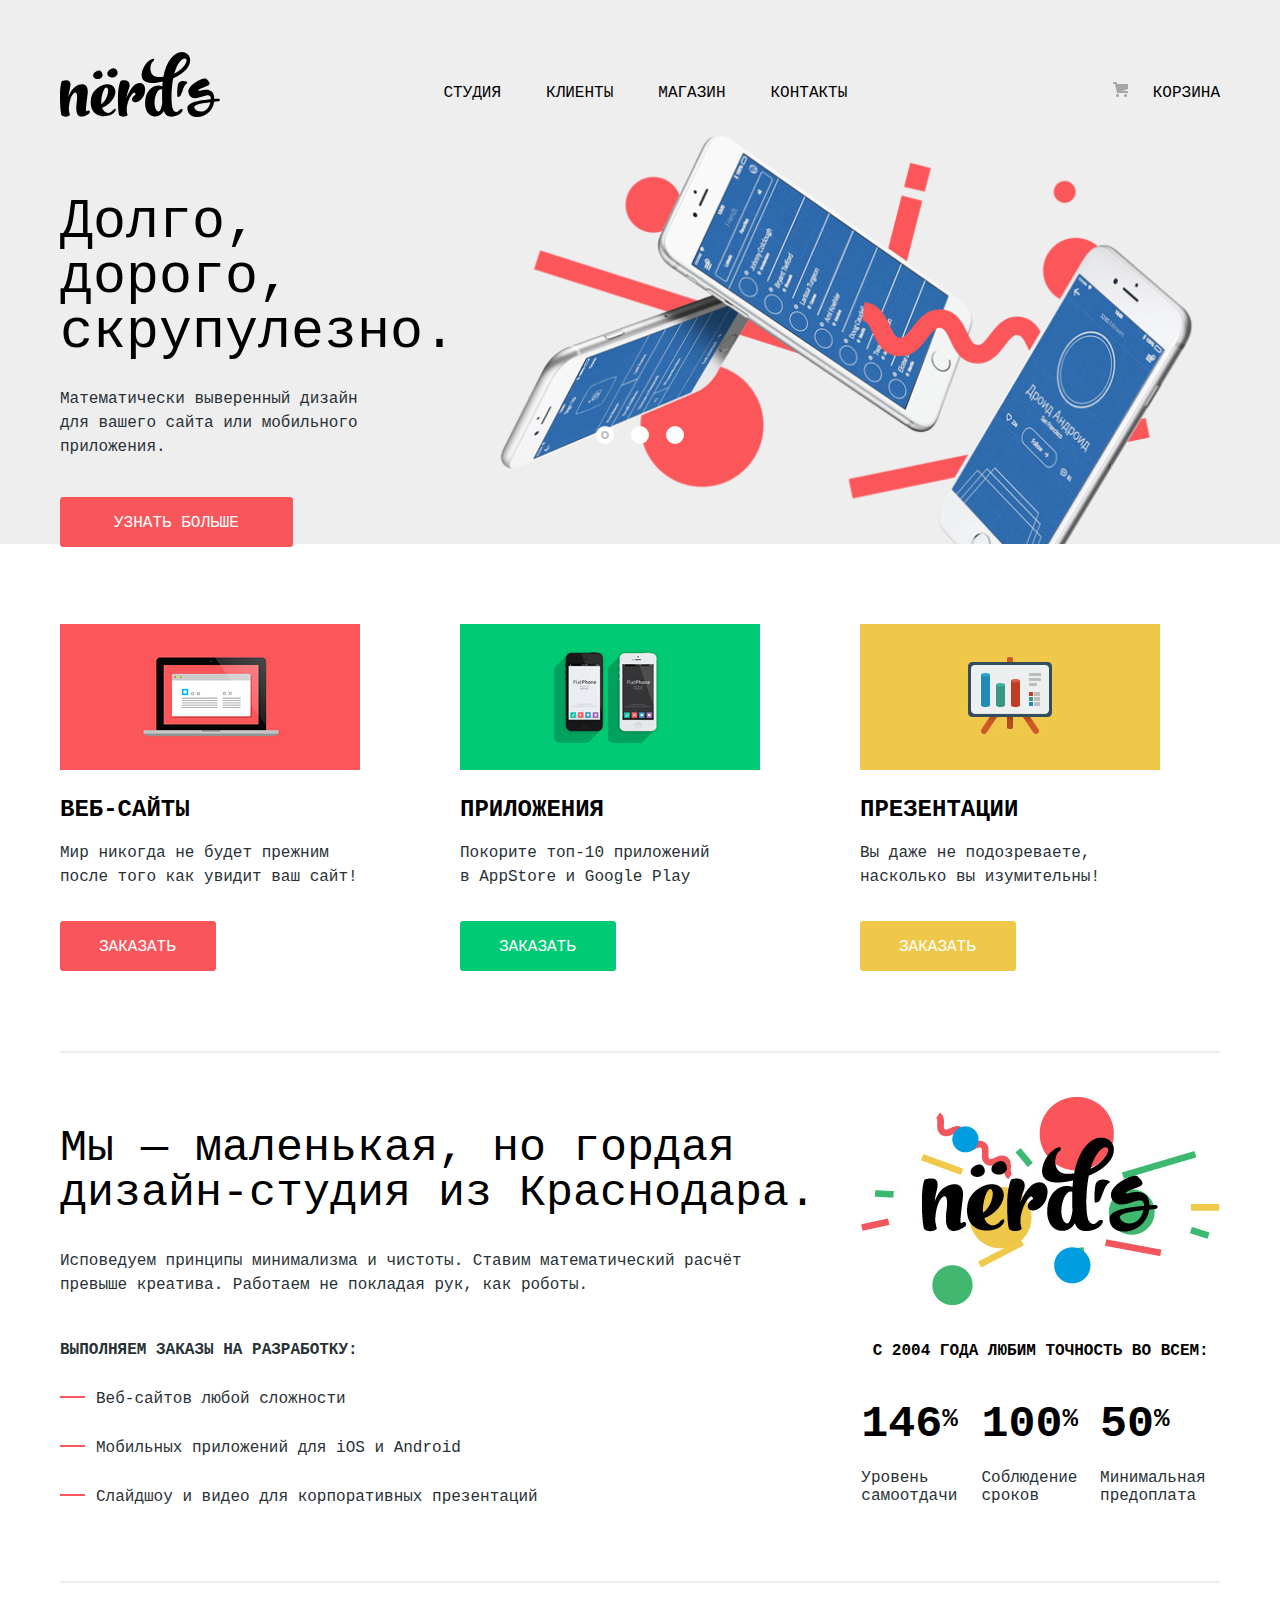
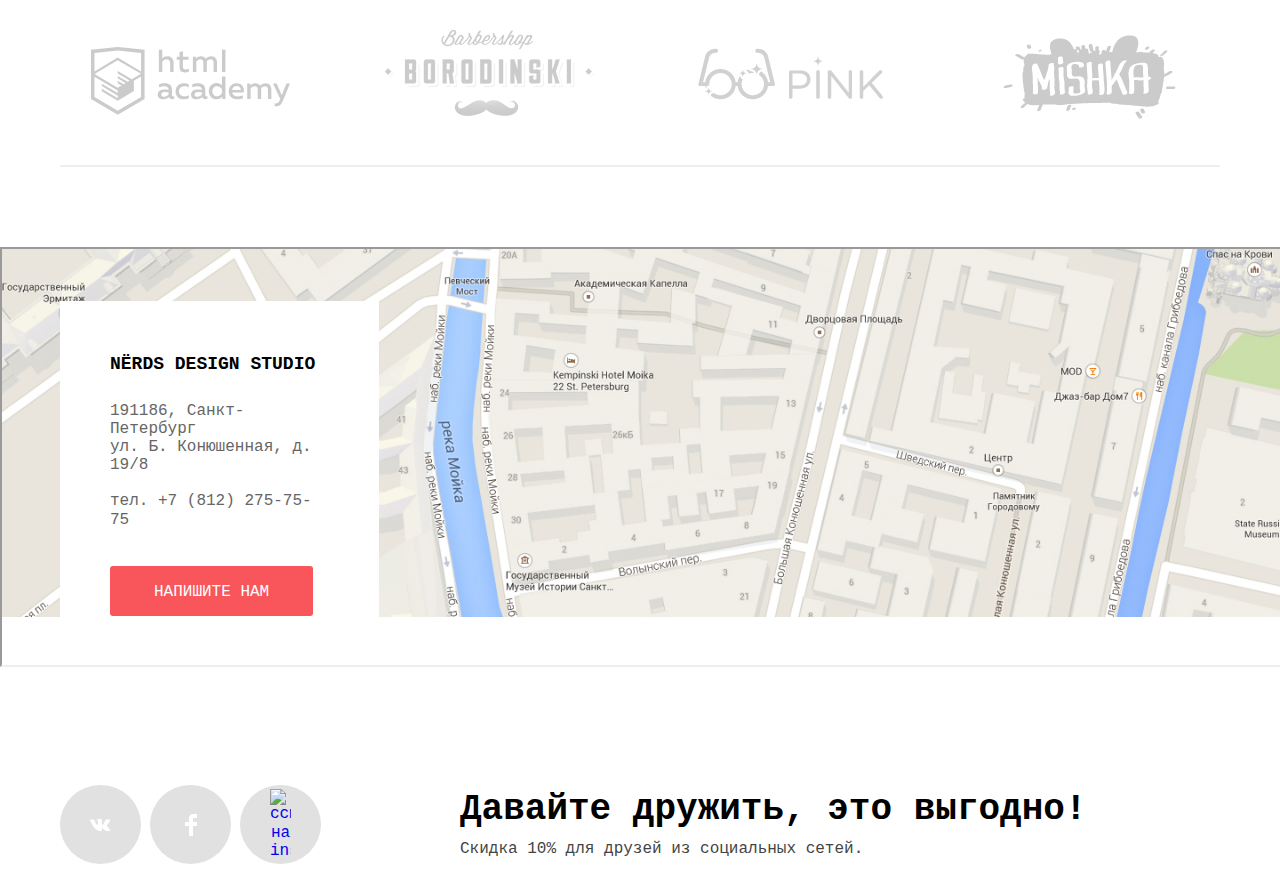
==== commit de7b4085: "для повторной проверки" ====
--- a/index.html
+++ b/index.html
@@ -4,11 +4,11 @@
     <meta charset="utf-8">
     <title>Html Academy: Нёрдс</title>
     <link rel="icon" href="favicon.ico"/>
-    <link rel="icon" href="img/Vector.svg" type="image/svg+xml"/>
+    <link rel="icon" href="img/vector.svg" type="image/svg+xml"/>
     <link rel="apple-touch-icon" href="img/152.png"/>
     <link rel="manifest" href="manifest.webmanifest"/>
     <link rel="stylesheet" href="css/normalize.css">
-    <link rel="stylesheet" href="css/style.css">
+    <link rel="stylesheet" href="css/min-style.css">
   </head>
   <body class="page__body">
     <header class="main__header">
@@ -35,91 +35,103 @@
         <div class="basket">
           <a class="basket__link" href="blank.html">Корзина</a>
         </div>
-        <section class="slider">
-          <h2 class="slider__title hidden">Слайдер</h2>
-          <div class="slider__wrapper">
-            <p class="slider__slogan slider__slogan--one">Долго, дорого,<br/>
-            скрупулезно.</p>
-            <p class="slider__slogan slider__slogan--two none">Любим математику<br/>
-            как никто другой</p>
-            <p class="slider__slogan slider__slogan--three none">Только ночь,<br/>
-            только хардкор
-            </p>
-            <p class="slider__text slider__text--one">
-              Математически выверенный дизайн<br/>
-              для вашего сайта или мобильного приложения.
-            </p>
-            <p class="slider__text none slider__text--two">
-              Никакого креатива, только математические формулы<br/>
-              для расчёта идеальных пропорций.
-            </p>
-            <p class="slider__text none slider__text--three">
-              Работать днём, как все? Мы против этого.<br/>
-              Ближе к полуночи работа только начинается.
-            </p>
-            <a class="button button--red button--slider" href="blank.html">Узнать больше</a>
-          </div>
-          <div class="slider__animation">
-            <img class="animation__img animation__img--active animation__img--one" src="img/nerds-index-slide11.png" width="760" height="431" alt="Анимация"/>
-            <img class="animation__img none animation__img--two" src="img/nerds-index-slide21.png" width="760" height="431" alt="Анимация"/>
-            <img class="animation__img none animation__img--three" src="img/nerds-index-slide31.png" width="760" height="431" alt="Анимация"/>
-            <ul class="list__animation__buttons">
-              <li class="animation__buttons__item">
-                <button class="button--circle button--circle--one button--circle--current" disabled>
-                  <span class="button__text hidden">кнопка слайдера первая</span>
-                </button>
-              </li>
-              <li class="animation__buttons__item">
-                <button class="button--circle button--circle--two">
-                  <span class="button__text hidden">кнопка слайдера вторая</span>
-                </button>
-              </li>
-              <li class="animation__buttons__item">
-                <button class="button--circle button--circle--three">
-                  <span class="button__text hidden">кнопка слайдера третья</span>
-                </button>
-              </li>
-            </ul>
-          </div>
-        </section>
       </div>
     </header>
-    <main class="main__center">
-      <h1 class="page__title hidden">Нёрдс — дизайн-студия</h1>
-      <section class="products">
-        <h2 class="products__title hidden">Предложение</h2>
-        <ul class="products__list">
-          <li class="products__item">
-            <h3 class="products__item__title">Веб-сайты</h3>
-            <img class="products__item__img" src="img/illustration-11.png" width="300" height="146" alt="Ноутбук с веб-сайтом на красном фоне"/>
-            <p class="products__item__text">
-              Мир никогда не будет прежним<br/>
-              после того как увидит ваш сайт!
-            </p>
-            <a class="button button--red button--description" href="blank.html">Заказать</a>
-          </li>
-          <li class="products__item">
-            <h3 class="products__item__title">Приложения</h3>
-            <img class="products__item__img" src="img/illustration-21.png" width="300" height="146" alt="Мобильные телефоны на зелёном фоне"/>
-            <p class="products__item__text">
-              Покорите топ-10 приложений<br/>
-              в AppStore и Google Play
-            </p>
-            <a class="button button--green" href="blank.html">Заказать</a>
-          </li>
-          <li class="products__item">
-            <h3 class="products__item__title">Презентации</h3>
-              <img class="products__item__img" src="img/illustration-31.png" width="300" height="146" alt="Флипчарт для презентаций на жёлтом фоне"/>
-              <p class="products__item__text">
-                Вы даже не подозреваете,<br/>
-                насколько вы изумительны!
-              </p>
-              <a class="button button--yellow" href="blank.html">Заказать</a>
-          </li>
-        </ul>
+    <main class="main__home__page">
+      <section class="slider">
+        <h2 class="slider__title hidden">Слайдер</h2>
+        <div class="slider__wrapper">
+          <ul class="slider__list">
+            <li class="slider__item">
+              <div class="slider__column__text text__slide--one">
+                <p class="slider__slogan">Долго, дорого,<br/>скрупулезно.
+                </p>
+                <p class="slider__text">Математически выверенный дизайн<br/>для вашего сайта или мобильного приложения.
+                </p>
+                <a class="button button--red button--slider" href="blank.html">Узнать больше</a>
+              </div>
+              <div class="slider__animation">
+                <img class="animation__img" src="img/nerds-index-slide11.png" width="760" height="431" alt="Анимация"/>
+              </div>
+            </li>
+            <li class="slider__item hidden slider--two">
+              <div class="slider__column__text">
+                <p class="slider__slogan">Любим математику<br/>как никто другой</p>
+                <p class="slider__text">Никакого креатива, только математические формулы<br/>для расчёта идеальных пропорций.
+                </p>
+                <a class="button button--red button--slider" href="blank.html">Узнать больше</a>
+              </div>
+              <div class="slider__animation">
+                <img class="animation__img" src="img/nerds-index-slide21.png" width="760" height="431" alt="Анимация"/>
+              </div>
+            </li>
+            <li class="slider__item hidden slider--three">
+              <div class="slider__column__text">
+                <p class="slider__slogan">Только ночь,<br/>только хардкор</p>
+                <p class="slider__text">Работать днём, как все? Мы против этого.<br/>Ближе к полуночи работа только начинается.
+                </p>
+                <a class="button button--red button--slider" href="blank.html">Узнать больше</a>
+              </div>
+              <div class="slider__animation">
+                <img class="animation__img" src="img/nerds-index-slide31.png" width="760" height="431" alt="Анимация"/>
+              </div>
+            </li>
+          </ul>
+          <ul class="list__animation__buttons">
+            <li class="animation__buttons__item">
+              <button class="button--circle button--circle--current" disabled>
+                <span class="button__text hidden">кнопка слайдера первая</span>
+              </button>
+            </li>
+            <li class="animation__buttons__item">
+              <button class="button--circle">
+                <span class="button__text hidden">кнопка слайдера вторая</span>
+              </button>
+            </li>
+            <li class="animation__buttons__item">
+              <button class="button--circle">
+                <span class="button__text hidden">кнопка слайдера третья</span>
+              </button>
+            </li>
+          </ul>
+        </div>
       </section>
-      <section class="description">
-        <h2 class="description__title hidden">Описание</h2>
+      <div class="home__center__wrapper">
+        <h1 class="page__title hidden">Нёрдс — дизайн-студия</h1>
+        <section class="products">
+          <h2 class="products__title hidden">Предложение</h2>
+          <ul class="products__list">
+              <li class="products__item">
+                <h3 class="products__item__title">Веб-сайты</h3>
+                <img class="products__item__img" src="img/illustration-11.png" width="300" height="146" alt="Ноутбук с веб-сайтом на красном фоне"/>
+                <p class="products__item__text">
+                  Мир никогда не будет прежним<br/>
+                  после того как увидит ваш сайт!
+                </p>
+                <a class="button button--red button--description" href="blank.html">Заказать</a>
+              </li>
+              <li class="products__item">
+                <h3 class="products__item__title">Приложения</h3>
+                <img class="products__item__img" src="img/illustration-21.png" width="300" height="146" alt="Мобильные телефоны на зелёном фоне"/>
+                <p class="products__item__text">
+                  Покорите топ-10 приложений<br/>
+                  в AppStore и Google Play
+                </p>
+                <a class="button button--green" href="blank.html">Заказать</a>
+              </li>
+              <li class="products__item">
+                <h3 class="products__item__title">Презентации</h3>
+                <img class="products__item__img" src="img/illustration-31.png" width="300" height="146" alt="Флипчарт для презентаций на жёлтом фоне"/>
+                <p class="products__item__text">
+                  Вы даже не подозреваете,<br/>
+                  насколько вы изумительны!
+                </p>
+                <a class="button button--yellow" href="blank.html">Заказать</a>
+              </li>
+          </ul>
+        </section>
+        <section class="description">
+          <h2 class="description__title hidden">Описание</h2>
           <div class="description__column__text">
             <p class="description__slogan">Мы — маленькая, но гордая<br/>
               дизайн-студия из Краснодара.</p>
@@ -128,55 +140,59 @@
             </p>
             <p class="description__advantages">выполняем заказы на разработку:</p>
             <ul class="advantages__list">
-              <li class="advantages__item">Веб-сайтов любой сложности</li>
-              <li class="advantages__item">Мобильных приложений для iOS и Android</li>
-              <li class="advantages__item">Слайдшоу и видео для корпоративных презентаций</li>
+                <li class="advantages__item">Веб-сайтов любой сложности</li>
+                <li class="advantages__item">Мобильных приложений для iOS и Android</li>
+                <li class="advantages__item">Слайдшоу и видео для корпоративных презентаций</li>
             </ul>
           </div>
-        <div class="description__image">
-          <img class="description__img" src="img/nerds-illustration1.png" width="360" height="208" alt="Иллюстрированное название студии"/>
-        </div>
-        <div class="description__quality">
-          <p class="description__quality__text">С 2004 года любим точность во всем:</p>
-        <ul class="quality__numerals__list">
-          <li class="numerals__item">
-            <p class="numerals__item__numbers">146<span class="numbers__procent">%</span></p>
-            <p class="numerals__item__head">Уровень самоотдачи</p>
-          </li>
-          <li class="numerals__item">
-            <p class="numerals__item__numbers">100<span class="numbers__procent">%</span></p>
-            <p class="numerals__item__head">Соблюдение сроков</p>
-          </li>
-          <li class="numerals__item">
-            <p class="numerals__item__numbers">50<span class="numbers__procent">%</span></p>
-            <p class="numerals__item__head">Минимальная предоплата</p>
-          </li>
-        </ul>
+          <div class="description__image">
+            <img class="description__img" src="img/nerds-illustration1.png" width="360" height="208" alt="Иллюстрированное название студии"/>
+          </div>
+          <div class="description__quality">
+            <p class="description__quality__text">С 2004 года любим точность во всем:</p>
+            <ul class="quality__numerals__list">
+                <li class="numerals__item">
+                  <p class="numerals__item__numbers">146<span class="numbers__procent">%</span></p>
+                  <p class="numerals__item__head">Уровень самоотдачи</p>
+                </li>
+                <li class="numerals__item">
+                  <p class="numerals__item__numbers">100<span class="numbers__procent">%</span></p>
+                  <p class="numerals__item__head">Соблюдение сроков</p>
+                </li>
+                <li class="numerals__item">
+                  <p class="numerals__item__numbers">50<span class="numbers__procent">%</span></p>
+                  <p class="numerals__item__head">Минимальная предоплата</p>
+                </li>
+            </ul>
+          </div>
+        </section>
+        <section class="partners">
+          <h2 class="partners__title hidden">Партнёры компании</h2>
+          <ul class="partners__list">
+              <li class="partners__item partners__item--htmlacademy">
+                <a class="partners__item__link" href="https://htmlacademy.ru/intensive/htmlcss"><img class="partners__item__img" src="img/logo_htmlacademy.svg" width="199" height="68"  alt="HTML Academy"/></a>
+              </li>
+              <li class="partners__item partners__item--borodinsky">
+                <a class="partners__item__link" href="#"><img class="partners__item__img" src="img/logo-borodinsky.svg" width="209" height="90" alt="Borodinsky"/></a>
+              </li>
+              <li class="partners__item partners__item--pink">
+                <a class="partners__item__link" href="#"><img class="partners__item__img" src="img/logo-pink.svg" width="185" height="52" alt="Pink"/></a>
+              </li>
+              <li class="partners__item partners__item--mishka">
+                <a class="partners__item__link" href="#"><img class="partners__item__img" src="img/logo-mishka.svg" width="173" height="84" alt="Mishka"/></a>
+              </li>
+          </ul>
+        </section>
       </div>
-      </section>
-      <section class="partners">
-        <h2 class="partners__title hidden">Партнёры компании</h2>
-        <ul class="partners__list">
-          <li class="partners__item partners__item--htmlacademy">
-            <a href="https://htmlacademy.ru/intensive/htmlcss"><img class="partners__item__img" src="img/logo_htmlacademy.svg" width="199" height="68"  alt="HTML Academy"/></a>
-          </li>
-          <li class="partners__item partners__item--borodinsky">
-            <a href="#"><img class="partners__item__img" src="img/logo-borodinsky.svg" width="209" height="90" alt="Borodinsky"/></a>
-          </li>
-          <li class="partners__item partners__item--pink">
-            <a href="#"><img class="partners__item__img" src="img/logo-pink.svg" width="185" height="52" alt="Pink"/></a>
-          </li>
-          <li class="partners__item partners__item--mishka">
-            <a href="#"><img class="partners__item__img" src="img/logo-mishka.svg" width="173" height="84" alt="Mishka"/></a>
-          </li>
-        </ul>
-      </section>
     </main>
     <section class="map">
       <h2 class="map__title hidden">Карта</h2>
-      <div class="map__img">
-        <img src="img/map1.png" width="1440" height="416" alt="Офис компании на карте"/>
-      </div>
+        <div class="map__img">
+          <img src="img/map1.png" width="1440" height="416" alt="Офис компании на карте"/>
+        </div>
+        <div class="map__google">
+          <iframe src="https://www.google.com/maps/embed?pb=!1m18!1m12!1m3!1d1998.6037999040354!2d30.322010416394033!3d59.938716271971415!2m3!1f0!2f0!3f0!3m2!1i1024!2i768!4f13.1!3m3!1m2!1s0x4696310fca5ba729%3A0xea9c53d4493c879f!2sBolshaya+Konyushennaya+ul.%2C+19%2C+Sankt-Peterburg%2C+Russia%2C+191186!5e0!3m2!1sen!2s!4v1441888483426" width="1440" height="416" allowfullscreen title="Офис компании по адресу ул. Большая Конюшенная 19/8, Санкт-Петербург"></iframe>
+        </div>
     </section>
     <div class="our__location">
       <section class="contacts">
@@ -214,20 +230,21 @@
     <footer class="main__footer">
       <div class="footer__wrapper">
         <ul class="social__list">
-          <li>
+          <li class="social__item">
             <a class="button--social" href="#"><img src="img/vk-icon.svg" width="21" height="15" alt="ссылка на vkontakte"/></a>
           </li>
-          <li>
+          <li class="social__item">
             <a class="button--social" href="#"><img src="img/fb-icon.svg" width="12" height="22" alt="ссылка на facebook"/></a>
           </li>
-          <li>
-            <a class="button--social" href="#"><img src="img/Shape.svg" width="21" height="21" alt="ссылка на instagram"/></a>
+          <li class="social__item">
+            <a class="button--social" href="#"><img src="img/shape.svg" width="21" height="21" alt="ссылка на instagram"/></a>
           </li>
         </ul>
         <p class="footer__invitation">Давайте дружить, это выгодно!</p>
         <p class="footer__motivation">Скидка 10% для друзей из социальных сетей.</p>
       </div>
     </footer>
-    <script src="js/popup.js"></script>
+    <script src="js/min-slider.js"></script>
+    <script src="js/min-popup.js"></script>
 </body>
 </html>
--- a/css/min-style.css
+++ b/css/min-style.css
@@ -0,0 +1 @@
+@font-face{font-family:"Roboto";src:url(../fonts/roboto.woff2) format("woff2"),url(../fonts/roboto.woff) format("woff");font-weight:400;font-style:normal}@font-face{font-family:"Roboto";src:url(../fonts/robotomedium.woff2) format("woff2"),url(../fonts/robotomedium.woff) format("woff");font-weight:500;font-style:normal}@font-face{font-family:"Roboto";src:url(../fonts/robotobold.woff2) format("woff2"),url(../fonts/robotobold.woff) format("woff");font-weight:700;font-style:normal}:root{--basic-white:#fff;--special-elements:#eee;--icons-social:#e1e1e1;--text-big:#000;--text-small:#283136;--text-buttons:#fff;--text-prompt:#444;--text-contacts:#666;--button-red:#f8565a;--button-red-hover:#e74246;--button-red-focus:#d7373b;--button-green:#00ca74;--button-green-hover:#00bc6c;--button-green-focus:#00aa62;--button-yellow:#efc849;--button-yellow-hover:#eab534;--button-yellow-focus:#e5a722;--button-focus-text:rgba(255,255,255,.3);--button-close:rgba(251,86,90,.3);--button-slider-circle:#c1c1c1;--button-filter:#eee;--button-filter-hover:#dfdfdf;--button-filter-focus:#d5d5d5;--button-updown:#231f20;--form-border:#d7d7d7;--icon-basket:#a6a6a6;--text-placeholder:#444;--shadow-img-template:rgba(0,1,1,.25);--shadow-modal-form:rgba(0,0,0,.4);--shadow-button:rgba(0,1,1,.1);--shadow-range-circle:rgba(0,0,0,.15);--border-button-result:#dbdbdb;--input-hover:#b4b9bb;--range-after:#d7dcdf;--range-circle-in:#ababab;--template-before:rgba(78,78,78,.12);--template-before-hover:rgba(78,78,78,1)}.page__body{min-width:1160px;font-style:normal;font-family:"Roboto","Courier New","Arial",sans-serif;background-color:var(--basic-white);margin:0 auto}a{text-decoration:none}img{max-width:100%;height:auto}.hidden{position:absolute;width:1px;height:1px;margin:-1px;padding:0;overflow:hidden;border:0;clip:rect(0 0 0 0)}.main__header{background-color:var(--special-elements)}.header__wrapper{width:1160px;margin:0 auto;padding:51px 0 0 0;display:flex;flex-wrap:wrap;justify-content:space-between}.main__header__logo{width:160px;object-fit:contain;margin:0}.main__header__logo:hover{opacity:.7}.main__header__logo:focus{opacity:.3}.main__navigation{display:flex;align-items:center;margin-left:-42px;margin-top:12px}.nav__item{margin-right:45px}.nav__item:last-child{margin-right:0}.nav__list{list-style:none;display:flex;padding:0;margin:0}.nav__link{color:var(--text-big);font-weight:500;font-size:16px;line-height:30px;text-transform:uppercase;display:block;padding:12px 0}.basket{align-items:center;display:flex;margin-right:0;margin-top:13px;position:relative}.basket__link{color:var(--text-big);font-weight:500;font-size:16px;line-height:30px;text-transform:uppercase;padding:12px 0;display:block}.basket__link::before{content:"";display:inline-block;width:15px;height:15px;background-image:url(../img/cart-icon.svg);background-repeat:no-repeat;background-position:0 0;margin-right:25px;vertical-align:baseline}.nav__link:hover,.basket__link:hover{color:var(--button-red)}.nav__link:focus,.basket__link:focus{color:var(--text-big);mix-blend-mode:normal;opacity:.3}.nav__active{border-bottom:2px solid var(--button-red)}.nav__link:active,.basket__link:active{opacity:1;border-bottom:2px solid var(--button-red)}.none{display:none}.slider{margin:0;padding:0;background-color:var(--special-elements)}.slider__wrapper{width:1160px;margin:0 auto;padding:0;position:relative}.slider__list{list-style:none;margin:0;padding:0}.slider__item{display:grid;grid-template-columns:1fr 2fr;padding:0}.slider__two{min-height:500px}.slider__three{min-height:500px}.slider__column__text{grid-column-start:1;grid-column-end:2;padding-bottom:80px}.text__slide--one{padding-bottom:0}.slider__slogan{color:var(--text-big);font-weight:500;font-size:55px;line-height:55px;margin:73px 0 27px 0}.slider__text{color:var(--text-small);font-weight:400;font-size:16px;line-height:24px;margin:0 0 55px 0}.slider__animation{grid-column-start:2;grid-column-end:3;grid-row-start:1;grid-row-end:2;margin:-5px 0 0 11px;padding:0;display:flex;align-items:flex-end}.animation__img{object-fit:contain;margin:0;display:block}.list__animation__buttons{position:absolute;bottom:96px;left:536px;list-style:none;margin:0;padding:0;display:flex}.animation__buttons__item{margin:0 17px 0 0}.button{border-radius:3px;color:var(--basic-white);text-align:center;font-weight:500;font-size:16px;line-height:18px;text-transform:uppercase;border:0}.button--red{background-color:var(--button-red);padding:17px 40px 15px 39px}.button--description{order:3;align-self:flex-start}.button--circle{width:18px;height:18px;background-color:var(--basic-white);border-radius:50%;border:0}.button--circle--current{background-image:url(../img/btn-circle-current.svg)}.button--template{background-color:var(--button-red);padding:18px 72px 16px 73px;display:block}.button--red:hover,.button--template:hover{background-color:var(--button-red-hover)}.button--red:focus{background-color:var(--button-red-focus);mix-blend-mode:normal;color:var(--button-focus-text);box-shadow:inset 0 3px 0 var(--shadow-button)}.button--template:focus{background-color:var(--button-red-focus);color:var(--basic-white);box-shadow:inset 0 3px 0 var(--shadow-button)}.button--slider{grid-column-start:1;padding:17px 54px 15px 54px}.button--green{background-color:var(--button-green);padding:17px 40px 15px 39px;order:3;align-self:flex-start}.button--green:hover{background-color:var(--button-green-hover)}.button--green:focus{background-color:var(--button-green-focus);mix-blend-mode:normal;color:var(--button-focus-text);box-shadow:inset 0 3px 0 var(--shadow-button)}.button--yellow{background-color:var(--button-yellow);padding:17px 40px 15px 39px;order:3;align-self:flex-start}.button--yellow:hover{background-color:var(--button-yellow-hover)}.button--yellow:focus{background-color:var(--button-yellow-focus);mix-blend-mode:normal;color:var(--button-focus-text);box-shadow:inset 0 3px 0 var(--shadow-button)}.button--filter{background-color:var(--button-filter);border-radius:3px;color:var(--text-big);font-weight:500;font-size:16px;line-height:18px;text-align:center;text-transform:uppercase;border:0;padding:17px 89px 15px 88px}.button--filter:hover{background-color:var(--button-filter-hover);color:var(--text-big);border:0}.button--filter:focus{background-color:var(--button-filter-focus);color:var(--text-big);mix-blend-mode:normal;opacity:.3;box-shadow:inset 0 3px 0 var(--shadow-button);outline:none}.button--sort--current{background-color:var(--basic-white);color:var(--text-big);font-weight:400;font-size:14px;line-height:18px;text-transform:uppercase;display:block}.button--sort{background-color:var(--basic-white);color:var(--text-big);font-weight:400;font-size:14px;line-height:18px;text-transform:uppercase;mix-blend-mode:normal;opacity:.3}.button--down{display:block;width:0;height:0;border-left:5px solid transparent;border-right:5px solid transparent;border-top:10px solid var(--icon-basket);mix-blend-mode:normal;opacity:.2}.button--up{display:block;width:0;height:0;border-left:5px solid transparent;border-right:5px solid transparent;border-bottom:10px solid var(--icon-basket);mix-blend-mode:normal;opacity:.2}.button--down:hover,.button--up:hover{opacity:1}.button--down:focus,.button--updown--current{border-top:10px solid var(--button-updown);opacity:1}.button--up:focus{border-bottom:10px solid var(--button-updown);opacity:1}.button--sort:hover{mix-blend-mode:normal;opacity:.6}.button--sort:focus{opacity:1}.button--result--current,.button--result:active{background-color:var(--basic-white);color:var(--text-big);border:3px solid var(--border-button-result);box-sizing:border-box;font-weight:500;font-size:16px;line-height:18px;text-align:center;border-radius:3px;padding:14px 17px 12px 17px;display:block}.button--result{background-color:var(--button-filter);color:var(--text-big);font-weight:500;font-size:16px;line-height:18px;text-align:center;border-radius:3px;text-transform:uppercase;padding:17px 20px 15px 20px;display:block}.button--result--long{background-color:var(--button-filter);color:var(--text-big);font-weight:500;font-size:16px;line-height:18px;text-align:center;border-radius:3px;text-transform:uppercase;padding:17px 77px 15px 78px;display:block}.button--result:hover,.button--result--long:hover{background-color:var(--button-filter-hover)}.button--result:focus,.button--result--long:focus{background-color:var(--button-filter-focus);mix-blend-mode:normal;opacity:.3;box-shadow:inset 0 3px 0 var(--shadow-button)}.button--contacts{padding:17px 44px 15px 44px}.button--form{padding:17px 83px 15px 83px}.button--close{position:absolute;top:78px;right:90px;width:21px;height:21px;display:block;background-image:url(../img/btn-close.png);opacity:.3;border:0;background-color:var(--basic-white)}.button--close:hover{opacity:1}.button--close:focus{opacity:.1}.button--social{background:linear-gradient(0deg,var(--icons-social),var(--icons-social)),var(--basic-white);border-radius:50%;display:flex;justify-content:center;align-items:center;text-align:center;width:81px;height:79px}.button--social:hover{background:linear-gradient(0deg,var(--button-red-hover),var(--button-red-hover)),var(--basic-white)}.button--social:focus{background:linear-gradient(0deg,var(--button-red-focus),var(--button-red-focus)),var(--basic-white);box-shadow:inset 0 3px 0 var(--shadow-button)}.main__home__page{margin:0 auto;padding:0}.home__center__wrapper{width:1160px;margin:0 auto;display:flex;flex-direction:column}.products{width:1160px;margin:0 auto}.products__list{list-style:none;display:flex;flex-wrap:wrap;margin:0;padding:0}.products__item{display:flex;flex-direction:column;margin-right:100px;margin-top:80px;margin-bottom:80px}.products__item:last-child{margin-right:0}.products__item__title{color:var(--text-big);font-weight:700;font-size:24px;line-height:30px;text-transform:uppercase;order:1;margin-top:25px;margin-bottom:16px}.product__item__img{order:0;object-fit:contain}.products__item__text{color:var(--text-small);font-weight:400;font-size:16px;line-height:24px;order:2;margin-top:0;margin-bottom:32px}.description{width:1160px;margin:0 auto;border-top:2px solid var(--special-elements);display:grid;grid-template-columns:2fr 1fr;grid-template-rows:1fr 1fr}.description__column__text{grid-column-start:1;grid-column-end:2;grid-row-start:1;grid-row-end:3;display:flex;flex-direction:column}.description__slogan{color:var(--text-big);font-weight:500;font-size:45px;line-height:45px;margin-top:73px;margin-bottom:0}.description__text{color:var(--text-small);font-weight:400;font-size:16px;line-height:24px;margin-top:33px}.description__advantages{color:var(--text-small);font-weight:700;font-size:16px;line-height:24px;text-transform:uppercase;margin-top:25px;margin-bottom:16px}.advantages__list{list-style:none;margin:0;padding:0}.advantages__item{color:var(--text-small);font-weight:400;font-size:16px;line-height:24px;margin-bottom:16px}.advantages__item::before{content:"";display:inline-block;width:25px;height:25px;background-image:url(../img/list.svg);background-repeat:no-repeat;background-position:0 77%;margin-right:11px;vertical-align:baseline}.description__image{grid-column-start:2;grid-column-end:3;grid-row-start:1;grid-row-end:2;margin-top:44px;margin-left:27px;object-fit:contain}.description__quality{grid-column-start:2;grid-column-end:3;grid-row-start:2;grid-row-end:3;margin-top:0;margin-left:28px;display:flex;flex-direction:column}.description__quality__text{color:var(--text-big);font-weight:700;font-size:16px;line-height:24px;text-align:center;text-transform:uppercase;margin-bottom:32px;margin-top:28px}.quality__numerals__list{list-style:none;display:flex;justify-content:space-between;align-items:flex-start;margin:0;padding:0}.numerals__item{margin-top:0;margin-right:22px;padding:0}.numerals__item:last-child{margin-right:0}.numerals__item__numbers{color:var(--text-big);font-weight:700;font-size:45px;line-height:64px;margin-top:-2px;margin-bottom:0}.numbers__procent{color:var(--text-big);font-weight:700;font-size:26px;line-height:40px;vertical-align:text-top;margin-top:0}.numerals__item__head{color:var(--text-small);font-weight:400;font-size:16px;line-height:18px;margin-top:12px;margin-bottom:0}.partners{width:1160px;margin:13px auto 80px auto;border-top:2px solid var(--special-elements);border-bottom:2px solid var(--special-elements)}.partners__list{list-style:none;display:flex;flex-wrap:wrap;align-items:center;padding:0;margin-left:31px;margin-right:37px;margin-top:0;margin-bottom:40px}.partners__item--htmlacademy{margin-top:60px;margin-right:95px}.partners__item--borodinsky{margin-top:47px;margin-right:104px}.partners__item--pink{margin-top:46px;margin-right:120px}.partners__item--mishka{margin-top:52px}.partners__item__img{opacity:.2;object-fit:contain}.partners__item__link:hover .partners__item__img{opacity:1}.partners__item__link:focus .partners__item__img{opacity:.1}.main__catalog{margin:0 auto;padding:0}.page__catalog__title{color:var(--text-big);background-color:var(--special-elements);font-weight:500;font-size:55px;line-height:55px;text-align:center;padding-top:73px;padding-bottom:108px;margin:0}.catalog__center__wrapper{width:1160px;margin:0 auto;padding:0;display:flex}.filter{margin-top:55px;margin-left:0;padding:0}.filter__fieldset{border:none;padding:0}.price__choise{margin:0}.price__legend{color:var(--text-big);font-weight:700;font-size:18px;line-height:30px;text-transform:uppercase;margin-bottom:48px;margin-left:0}.range__block{width:260px;height:80px;background-color:var(--special-elements);position:relative}.range{position:absolute;width:205px;height:2px;background-color:var(--button-green);bottom:38px;left:33px}.range::after{content:"";position:absolute;width:58px;height:2px;display:block;background-color:var(--range-after);top:0;right:0}.range__circle--left{position:absolute;width:20px;height:20px;border-radius:50%;background-color:var(--basic-white);left:-15px;top:-10px;box-shadow:0 2px 1px var(--shadow-range-circle)}.range__circle--right{position:absolute;width:20px;height:20px;border-radius:50%;background-color:var(--basic-white);left:128px;top:-10px;box-shadow:0 2px 1px var(--shadow-range-circle)}.range__circle--left__in{position:absolute;width:4px;height:4px;border-radius:50%;background-color:var(--range-circle-in);top:8px;left:8px}.range__circle--right__in{position:absolute;width:4px;height:4px;border-radius:50%;background-color:var(--range-circle-in);top:8px;left:8px}.price__output__limit{margin-top:14px;display:flex;justify-content:space-between}.price__min__text{margin-right:9px;color:var(--text-small);font-weight:400;font-size:16px;line-height:22px;text-transform:uppercase}.price__max__text{margin-right:10px;color:var(--text-small);font-weight:400;font-size:16px;line-height:22px;text-transform:uppercase}.price__limit{background-color:var(--special-elements);color:var(--text-small);font-weight:400;font-size:16px;line-height:22px;text-transform:uppercase;display:inline-block;text-align:center;box-sizing:border-box;width:80px;padding:8px 15px;margin:0;vertical-align:inherit}.grid__choise{margin-top:54px;margin-left:0}.grid__choise__legend{color:var(--text-big);font-weight:700;font-size:18px;line-height:30px;text-transform:uppercase;margin-bottom:13px}.grid__choise__list{list-style:none;padding:0;margin:0}.grid__choise__label::before{content:"";display:inline-block;width:25px;height:25px;background-image:url(../img/radio-off.svg);background-repeat:no-repeat;background-position:0 0;margin-right:11px;vertical-align:text-bottom}.grid__choise__input:checked~label::before{background-image:url(../img/radio-on.svg)}.grid__choise__input:disabled~.grid__choise__item{opacity:.1}.grid__choise__label{color:var(--text-small);font-weight:400;font-size:16px;line-height:20px;cursor:pointer}.grid__choise__item{margin-bottom:15px;opacity:.4}.grid__choise__item:last-child{margin-bottom:0}.grid__choise__item:hover{opacity:1}.features__choise{margin-top:41px;margin-bottom:29px;margin-left:0}.features__choise__legend{color:var(--text-big);font-weight:700;font-size:18px;line-height:30px;text-transform:uppercase;margin-bottom:14px}.features__choise__list{list-style:none;padding:0;margin:0}.features__choise__label::before{content:"";display:inline-block;width:23px;height:23px;background-image:url(../img/checkbox-off.svg);background-repeat:no-repeat;background-position:0 0;margin-right:13px;vertical-align:text-bottom}.features__choise__input:checked~label::before{background-image:url(../img/checkbox-on.svg)}.features__choise__input:disabled{opacity:.1}.features__choise__item{margin-bottom:16px;opacity:.4}.features__choise__label{color:var(--text-small);font-weight:400;font-size:16px;line-height:20px;cursor:pointer}.features__choise__item:hover{opacity:1}.features__choise__item:focus{mix-blend-mode:normal;opacity:.3}.sort__column{margin-top:55px;margin-left:140px;margin-right:0}.sort__selection{display:flex;justify-content:space-between;align-items:flex-start;padding:0;margin-bottom:48px}.sort__selection__title{color:var(--text-big);font-weight:700;font-size:18px;line-height:30px;text-transform:uppercase;margin:0}.sort__selection__lists{padding:0;margin:6px 0 0 0;display:flex;justify-content:space-between;width:360px}.sort__selection__list--text{list-style:none;padding:0;margin:0;display:flex;justify-content:space-between;align-items:center}.sort__selection__list--updown{list-style:none;padding:0;margin:0;display:flex;justify-content:space-between;align-items:center}.selection__item--price{margin-right:27px;margin-left:0;padding:0}.selection__item--type{margin-right:24px;padding:0}.selection__item--name{margin-right:38px;padding:0}.selection__item--down{margin-right:18px;margin-top:0;padding:0}.selection__item--up{margin-right:0;padding:0}.list__template{list-style:none;margin:0;padding:0;width:758px;display:flex;justify-content:space-between;flex-wrap:wrap}.template__item{position:relative;border-radius:5px;border-top:40px solid var(--template-before);margin-bottom:27px}.template__item:nth-child(-2){margin-bottom:0}.template__item:last-child{margin-bottom:0}.template__img::before{content:"";width:61px;height:14px;background-image:url(../img/decor-circle.svg);background-repeat:no-repeat;display:inline-block;vertical-align:inherit;position:absolute;top:-27px;left:16px;z-index:5}.template__item:hover{box-shadow:0 6px 15px var(--shadow-img-template);border-top:40px solid var(--template-before-hover)}.template__modal{background-color:var(--special-elements);display:flex;flex-direction:column;align-items:center;padding:31px 53px 44px 52px;position:absolute;width:360px;box-sizing:border-box;bottom:0;opacity:0}.template__item:hover .template__modal{opacity:1}.template__img img{object-fit:contain}.modal__buy{color:var(--text-big);font-weight:700;font-size:18px;line-height:30px;text-transform:uppercase;text-align:center;margin:0 0 12px 0}.modal__buy:hover{color:var(--button-red)}.modal__buy:focus{color:var(--text-big);opacity:.3}.modal__text{color:var(--text-contacts);font-weight:400;font-size:16px;line-height:18px;text-align:center;margin:0 0 32px 0}.view__result__list{list-style:none;padding:0;display:flex;margin-top:25px;margin-bottom:60px}.view__result__item{margin-right:11px}.map{margin:0 auto;padding:0;position:relative}.map__img{margin:0 auto;padding:0;width:100%;z-index:-10;position:absolute}.map__google{margin:0 auto;width:100%;padding:0;z-index:-5;position:absolute}.map__google iframe{margin:0 auto;padding:0;display:block}.map__img img{display:block;margin:0 auto}.our__location{width:1160px;margin:0 auto;margin-top:54px;z-index:5}.modal--form{background-color:var(--basic-white);box-shadow:0 20px 40px var(--shadow-modal-form);padding:63px 99px 84px 100px;display:none;position:fixed;top:50%;left:50%;margin-bottom:50%;margin-right:50%;transform:translate(-50%,-50%);z-index:100;width:960px;box-sizing:border-box}.modal--form--show{display:block;animation:bounce 0.6s}.modal--error{animation:snake 0.6s}@keyframes bounce{0%{transform:translate(-50%,-3300px)}30%{transform:translate(-50%,-1700px)}50%{transform:translate(-50%,-900px)}80%{transform:translate(-50%,-500px)}90%{transform:translate(-50%,-300px)}}@keyframes snake{0%,100%{transform:translate(-60%,-50%)}10%,30%,50%,70%{transform:translate(-40%,-50%)}20%,40%,60%,80%{transform:translate(-60%,-50%)}}.contacts{background-color:var(--basic-white);padding:48px 50px 62px 50px;width:319px;box-sizing:border-box}.contacts__title{color:var(--text-big);font-weight:700;font-size:18px;line-height:30px;text-transform:uppercase;margin-top:0;margin-bottom:23px}.contacts__address{color:var(--text-contacts);font-weight:400;font-size:16px;line-height:18px}.contacts__phone{margin-top:18px;margin-bottom:54px}.contacts__phone__link{color:var(--text-contacts);font-weight:400;font-size:16px;line-height:18px}.form__head{color:var(--text-big);font-weight:700;font-size:45px;line-height:53px;margin:0}.form__wrapper{margin-top:37px;margin-bottom:47px;display:grid;grid-template-columns:1fr 1fr;column-gap:40px}.letter__field__name{grid-column-start:1;grid-column-end:2;display:flex;flex-direction:column}.letter__field__email{grid-column-start:2;grid-column-end:3;display:flex;flex-direction:column}.letter__field__text{grid-column-start:1;grid-column-end:3;display:flex;flex-direction:column;margin-top:34px}.letter__field__label{color:var(--text-big);font-weight:700;font-size:16px;line-height:18px;display:block;margin-bottom:9px}.letter__field__input,.letter__field__textarea{border:2px solid var(--form-border);color:var(--text-prompt);mix-blend-mode:normal;opacity:.5;display:block;padding:16px 14px 16px 16px}.letter__field__input:hover,.letter__field__textarea:hover{border:2px solid var(--input-hover);color:var(--text-prompt);mix-blend-mode:normal;opacity:.5}.letter__field__input:focus,.letter__field__textarea:focus{border:2px solid var(--text-big);color:var(--text-prompt);opacity:1}.letter__field__input:invalid{border:2px solid var(--button-red-hover);color:var(--button-red-hover);opacity:1}.letter__field__input::-webkit-input-placeholder{color:var(--text-prompt);font-weight:400;font-size:16px;line-height:18px;mix-blend-mode:normal;opacity:.5}.letter__field__textarea::-webkit-textarea-placeholder{color:var(--text-prompt);font-weight:400;font-size:16px;line-height:18px;mix-blend-mode:normal;opacity:.5}.footer__wrapper{width:1160px;margin:0 auto;margin-top:122px;padding:0;display:grid;grid-template-columns:1fr 3fr;grid-template-rows:1fr 1fr;column-gap:139px}.social__list{list-style:none;grid-column-start:1;grid-column-end:2;grid-row-start:1;grid-row-end:3;min-width:261px;display:flex;flex-wrap:wrap;padding:0;margin:0}.social__item{margin-right:9px;margin-bottom:10px}.social__item:last-child{margin-right:0}.footer__invitation{color:var(--text-big);font-weight:700;font-size:36px;line-height:36px;grid-column-start:2;grid-column-end:3;grid-row-start:1;grid-row-end:2;order:1;margin-top:7px;margin-bottom:10px}.footer__motivation{color:var(--text-prompt);font-weight:400;font-size:16px;line-height:22px;grid-column-start:2;grid-column-end:3;grid-row-start:2;grid-row-end:3;order:2;margin-top:0}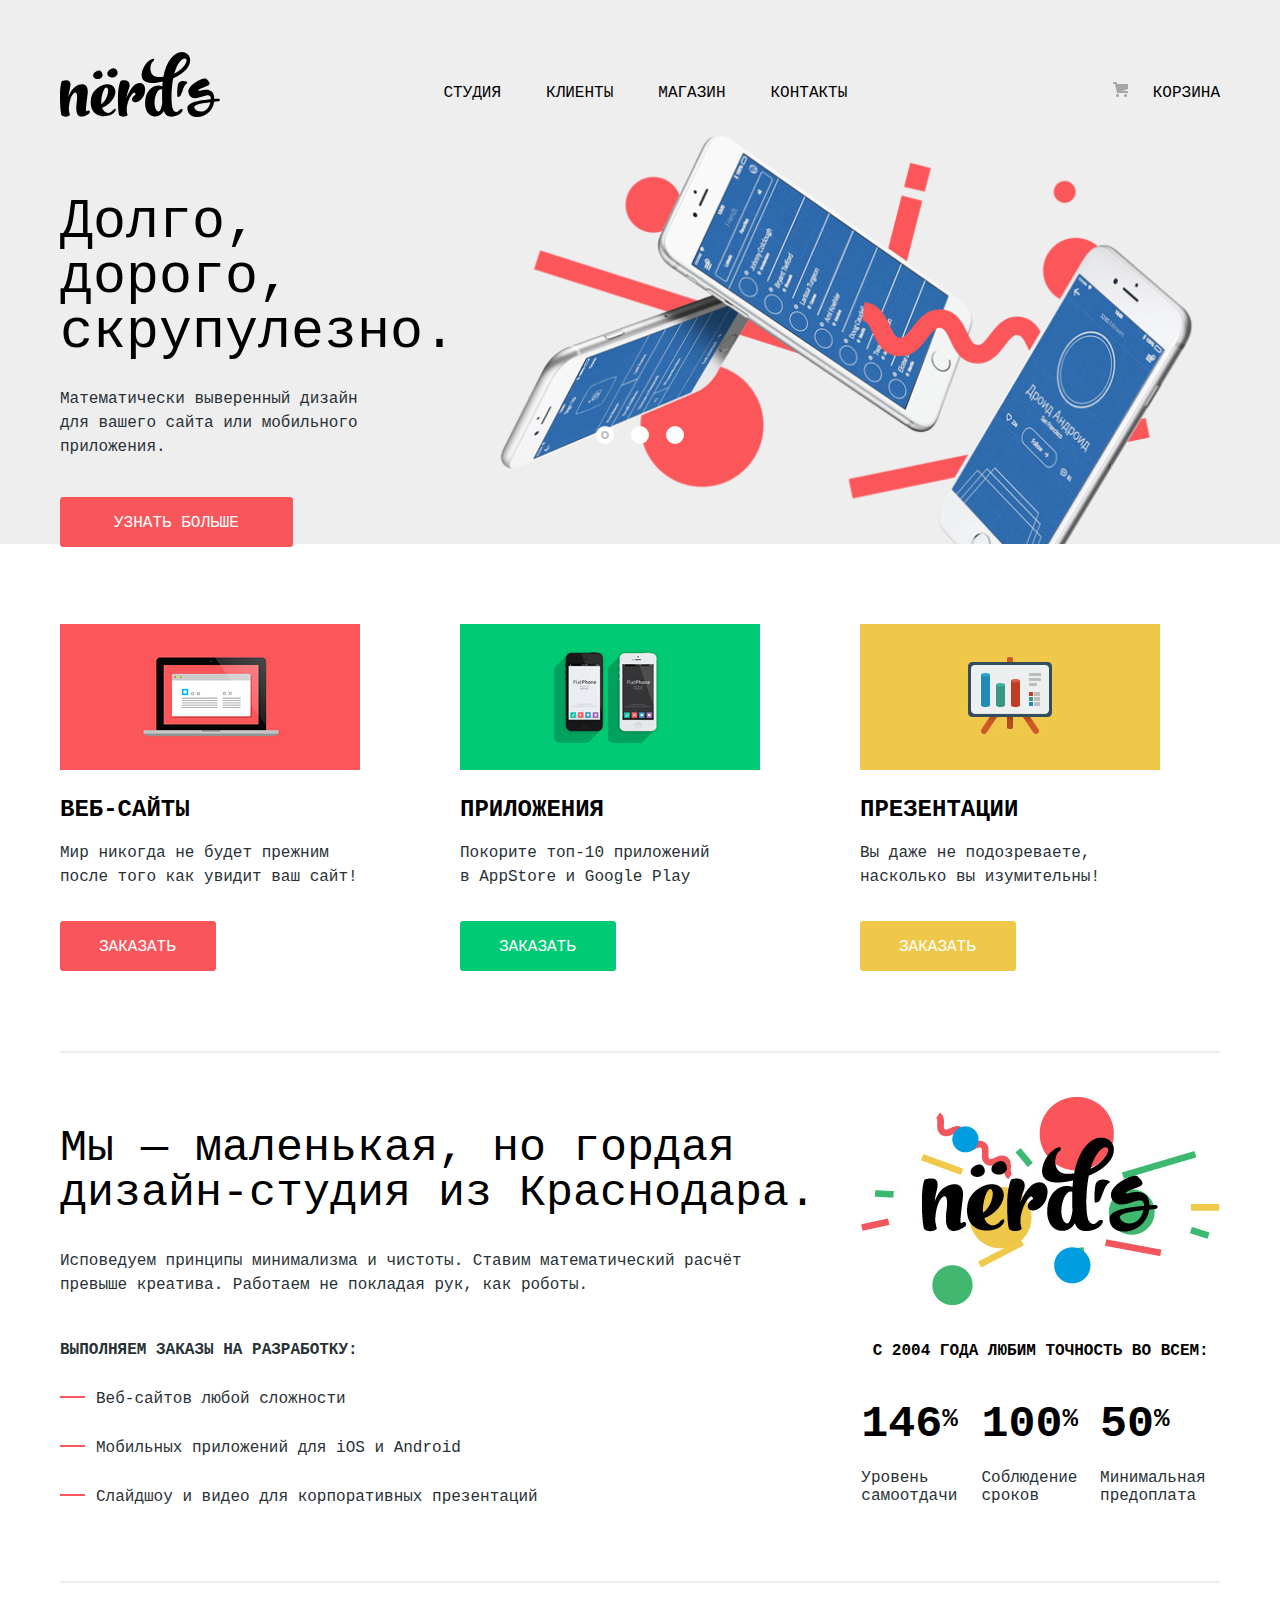
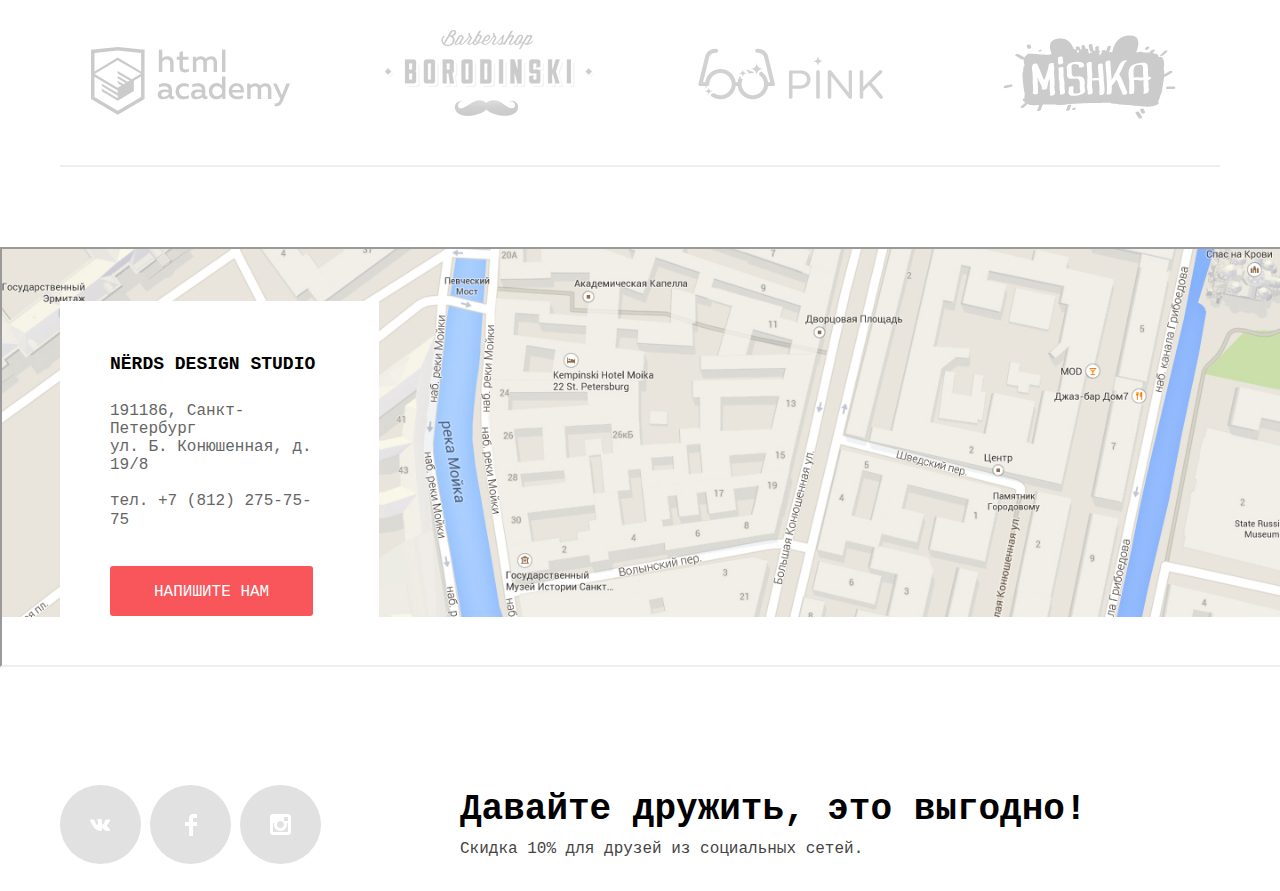
==== commit 3f22ca90: "для повторной проверки-1" ====
--- a/index.html
+++ b/index.html
@@ -4,7 +4,7 @@
     <meta charset="utf-8">
     <title>Html Academy: Нёрдс</title>
     <link rel="icon" href="favicon.ico"/>
-    <link rel="icon" href="img/vector.svg" type="image/svg+xml"/>
+    <link rel="icon" href="img/favicon2.svg" type="image/svg+xml"/>
     <link rel="apple-touch-icon" href="img/152.png"/>
     <link rel="manifest" href="manifest.webmanifest"/>
     <link rel="stylesheet" href="css/normalize.css">
@@ -237,7 +237,7 @@
             <a class="button--social" href="#"><img src="img/fb-icon.svg" width="12" height="22" alt="ссылка на facebook"/></a>
           </li>
           <li class="social__item">
-            <a class="button--social" href="#"><img src="img/shape.svg" width="21" height="21" alt="ссылка на instagram"/></a>
+            <a class="button--social" href="#"><img src="img/inst.svg" width="21" height="21" alt="ссылка на instagram"/></a>
           </li>
         </ul>
         <p class="footer__invitation">Давайте дружить, это выгодно!</p>
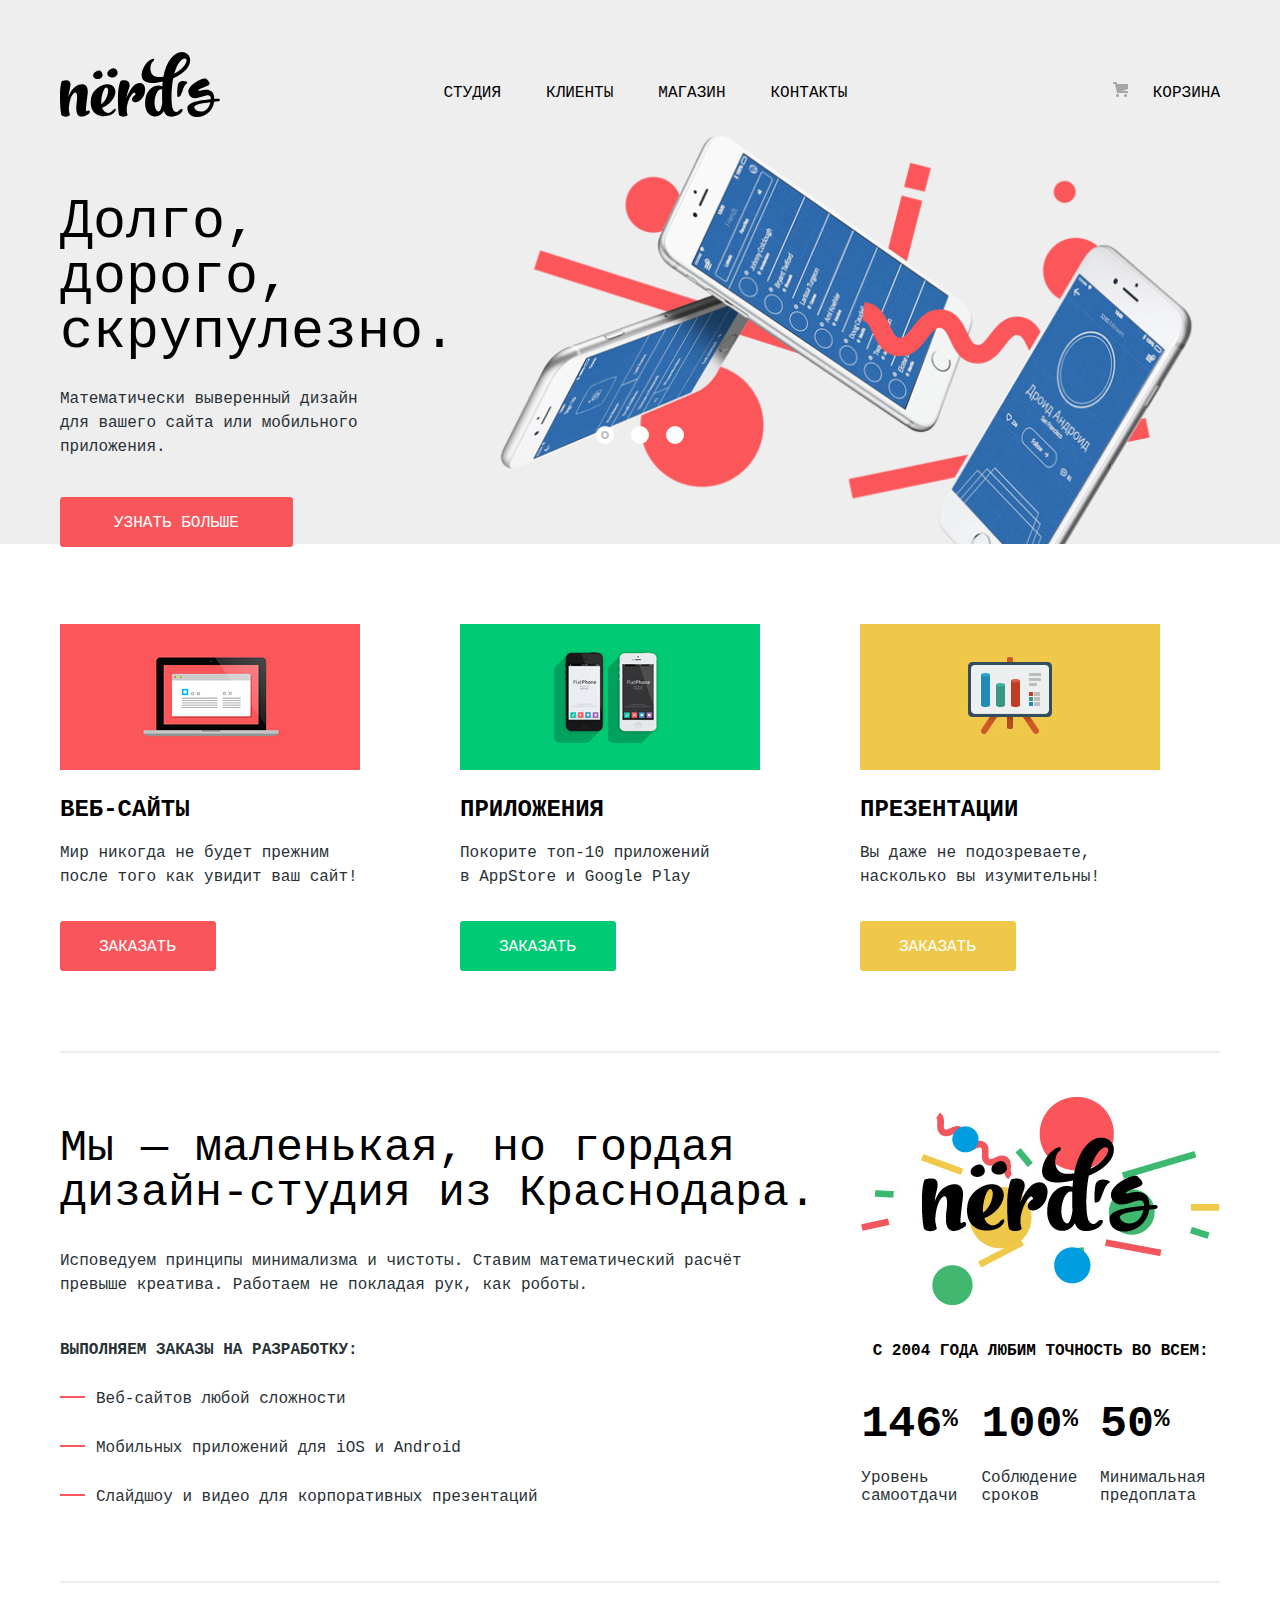
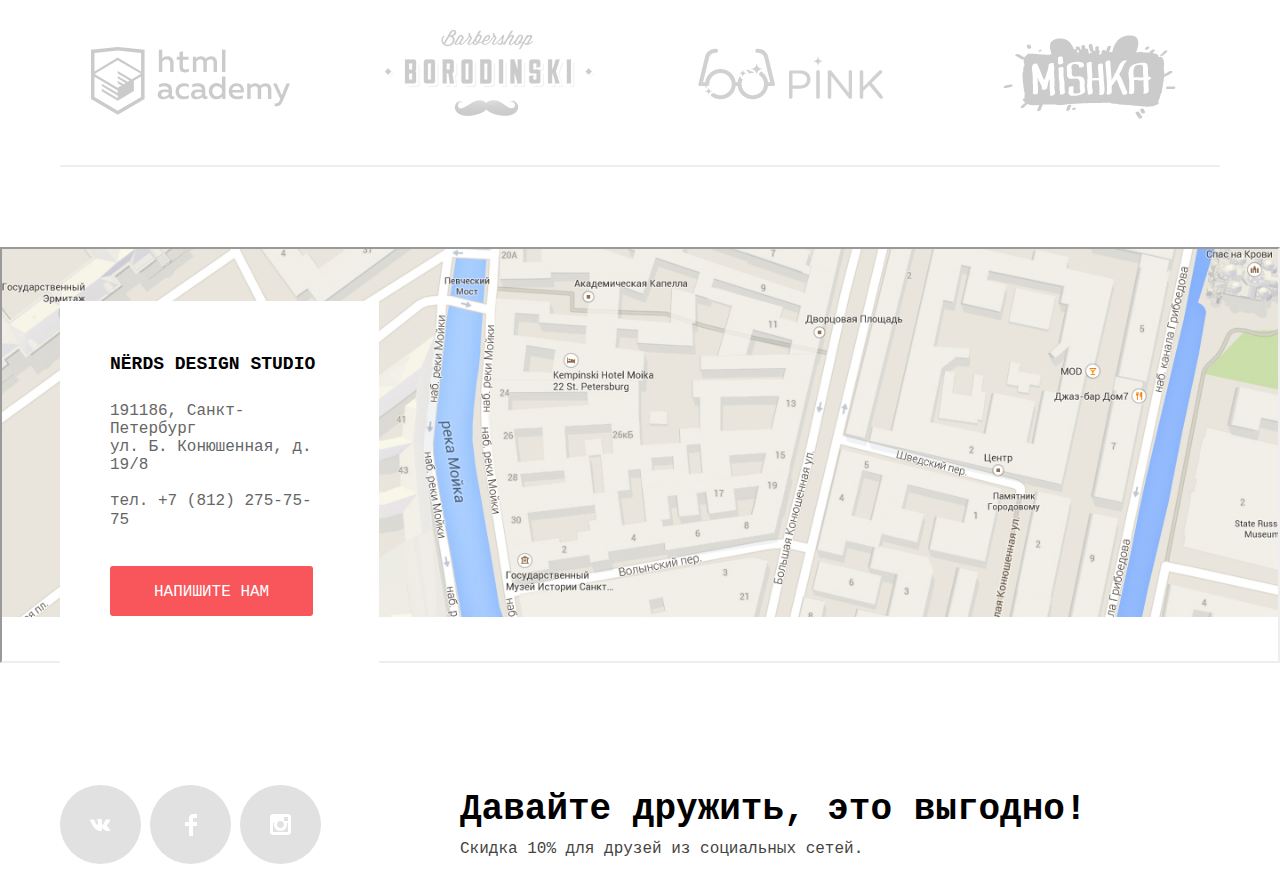
==== commit c227dbec: "третья попытка" ====
--- a/index.html
+++ b/index.html
@@ -7,7 +7,7 @@
     <link rel="icon" href="img/favicon2.svg" type="image/svg+xml"/>
     <link rel="apple-touch-icon" href="img/152.png"/>
     <link rel="manifest" href="manifest.webmanifest"/>
-    <link rel="stylesheet" href="css/normalize.css">
+    <link rel="stylesheet" href="css/min-normalize.css">
     <link rel="stylesheet" href="css/min-style.css">
   </head>
   <body class="page__body">
@@ -191,7 +191,7 @@
           <img src="img/map1.png" width="1440" height="416" alt="Офис компании на карте"/>
         </div>
         <div class="map__google">
-          <iframe src="https://www.google.com/maps/embed?pb=!1m18!1m12!1m3!1d1998.6037999040354!2d30.322010416394033!3d59.938716271971415!2m3!1f0!2f0!3f0!3m2!1i1024!2i768!4f13.1!3m3!1m2!1s0x4696310fca5ba729%3A0xea9c53d4493c879f!2sBolshaya+Konyushennaya+ul.%2C+19%2C+Sankt-Peterburg%2C+Russia%2C+191186!5e0!3m2!1sen!2s!4v1441888483426" width="1440" height="416" allowfullscreen title="Офис компании по адресу ул. Большая Конюшенная 19/8, Санкт-Петербург"></iframe>
+          <iframe src="https://www.google.com/maps/embed?pb=!1m18!1m12!1m3!1d1998.6037999040354!2d30.322010416394033!3d59.938716271971415!2m3!1f0!2f0!3f0!3m2!1i1024!2i768!4f13.1!3m3!1m2!1s0x4696310fca5ba729%3A0xea9c53d4493c879f!2sBolshaya+Konyushennaya+ul.%2C+19%2C+Sankt-Peterburg%2C+Russia%2C+191186!5e0!3m2!1sen!2s!4v1441888483426" allowfullscreen title="Офис компании по адресу ул. Большая Конюшенная 19/8, Санкт-Петербург"></iframe>
         </div>
     </section>
     <div class="our__location">
--- a/css/min-style.css
+++ b/css/min-style.css
@@ -1 +1 @@
-@font-face{font-family:"Roboto";src:url(../fonts/roboto.woff2) format("woff2"),url(../fonts/roboto.woff) format("woff");font-weight:400;font-style:normal}@font-face{font-family:"Roboto";src:url(../fonts/robotomedium.woff2) format("woff2"),url(../fonts/robotomedium.woff) format("woff");font-weight:500;font-style:normal}@font-face{font-family:"Roboto";src:url(../fonts/robotobold.woff2) format("woff2"),url(../fonts/robotobold.woff) format("woff");font-weight:700;font-style:normal}:root{--basic-white:#fff;--special-elements:#eee;--icons-social:#e1e1e1;--text-big:#000;--text-small:#283136;--text-buttons:#fff;--text-prompt:#444;--text-contacts:#666;--button-red:#f8565a;--button-red-hover:#e74246;--button-red-focus:#d7373b;--button-green:#00ca74;--button-green-hover:#00bc6c;--button-green-focus:#00aa62;--button-yellow:#efc849;--button-yellow-hover:#eab534;--button-yellow-focus:#e5a722;--button-focus-text:rgba(255,255,255,.3);--button-close:rgba(251,86,90,.3);--button-slider-circle:#c1c1c1;--button-filter:#eee;--button-filter-hover:#dfdfdf;--button-filter-focus:#d5d5d5;--button-updown:#231f20;--form-border:#d7d7d7;--icon-basket:#a6a6a6;--text-placeholder:#444;--shadow-img-template:rgba(0,1,1,.25);--shadow-modal-form:rgba(0,0,0,.4);--shadow-button:rgba(0,1,1,.1);--shadow-range-circle:rgba(0,0,0,.15);--border-button-result:#dbdbdb;--input-hover:#b4b9bb;--range-after:#d7dcdf;--range-circle-in:#ababab;--template-before:rgba(78,78,78,.12);--template-before-hover:rgba(78,78,78,1)}.page__body{min-width:1160px;font-style:normal;font-family:"Roboto","Courier New","Arial",sans-serif;background-color:var(--basic-white);margin:0 auto}a{text-decoration:none}img{max-width:100%;height:auto}.hidden{position:absolute;width:1px;height:1px;margin:-1px;padding:0;overflow:hidden;border:0;clip:rect(0 0 0 0)}.main__header{background-color:var(--special-elements)}.header__wrapper{width:1160px;margin:0 auto;padding:51px 0 0 0;display:flex;flex-wrap:wrap;justify-content:space-between}.main__header__logo{width:160px;object-fit:contain;margin:0}.main__header__logo:hover{opacity:.7}.main__header__logo:focus{opacity:.3}.main__navigation{display:flex;align-items:center;margin-left:-42px;margin-top:12px}.nav__item{margin-right:45px}.nav__item:last-child{margin-right:0}.nav__list{list-style:none;display:flex;padding:0;margin:0}.nav__link{color:var(--text-big);font-weight:500;font-size:16px;line-height:30px;text-transform:uppercase;display:block;padding:12px 0}.basket{align-items:center;display:flex;margin-right:0;margin-top:13px;position:relative}.basket__link{color:var(--text-big);font-weight:500;font-size:16px;line-height:30px;text-transform:uppercase;padding:12px 0;display:block}.basket__link::before{content:"";display:inline-block;width:15px;height:15px;background-image:url(../img/cart-icon.svg);background-repeat:no-repeat;background-position:0 0;margin-right:25px;vertical-align:baseline}.nav__link:hover,.basket__link:hover{color:var(--button-red)}.nav__link:focus,.basket__link:focus{color:var(--text-big);mix-blend-mode:normal;opacity:.3}.nav__active{border-bottom:2px solid var(--button-red)}.nav__link:active,.basket__link:active{opacity:1;border-bottom:2px solid var(--button-red)}.none{display:none}.slider{margin:0;padding:0;background-color:var(--special-elements)}.slider__wrapper{width:1160px;margin:0 auto;padding:0;position:relative}.slider__list{list-style:none;margin:0;padding:0}.slider__item{display:grid;grid-template-columns:1fr 2fr;padding:0}.slider__two{min-height:500px}.slider__three{min-height:500px}.slider__column__text{grid-column-start:1;grid-column-end:2;padding-bottom:80px}.text__slide--one{padding-bottom:0}.slider__slogan{color:var(--text-big);font-weight:500;font-size:55px;line-height:55px;margin:73px 0 27px 0}.slider__text{color:var(--text-small);font-weight:400;font-size:16px;line-height:24px;margin:0 0 55px 0}.slider__animation{grid-column-start:2;grid-column-end:3;grid-row-start:1;grid-row-end:2;margin:-5px 0 0 11px;padding:0;display:flex;align-items:flex-end}.animation__img{object-fit:contain;margin:0;display:block}.list__animation__buttons{position:absolute;bottom:96px;left:536px;list-style:none;margin:0;padding:0;display:flex}.animation__buttons__item{margin:0 17px 0 0}.button{border-radius:3px;color:var(--basic-white);text-align:center;font-weight:500;font-size:16px;line-height:18px;text-transform:uppercase;border:0}.button--red{background-color:var(--button-red);padding:17px 40px 15px 39px}.button--description{order:3;align-self:flex-start}.button--circle{width:18px;height:18px;background-color:var(--basic-white);border-radius:50%;border:0}.button--circle--current{background-image:url(../img/btn-circle-current.svg)}.button--template{background-color:var(--button-red);padding:18px 72px 16px 73px;display:block}.button--red:hover,.button--template:hover{background-color:var(--button-red-hover)}.button--red:focus{background-color:var(--button-red-focus);mix-blend-mode:normal;color:var(--button-focus-text);box-shadow:inset 0 3px 0 var(--shadow-button)}.button--template:focus{background-color:var(--button-red-focus);color:var(--basic-white);box-shadow:inset 0 3px 0 var(--shadow-button)}.button--slider{grid-column-start:1;padding:17px 54px 15px 54px}.button--green{background-color:var(--button-green);padding:17px 40px 15px 39px;order:3;align-self:flex-start}.button--green:hover{background-color:var(--button-green-hover)}.button--green:focus{background-color:var(--button-green-focus);mix-blend-mode:normal;color:var(--button-focus-text);box-shadow:inset 0 3px 0 var(--shadow-button)}.button--yellow{background-color:var(--button-yellow);padding:17px 40px 15px 39px;order:3;align-self:flex-start}.button--yellow:hover{background-color:var(--button-yellow-hover)}.button--yellow:focus{background-color:var(--button-yellow-focus);mix-blend-mode:normal;color:var(--button-focus-text);box-shadow:inset 0 3px 0 var(--shadow-button)}.button--filter{background-color:var(--button-filter);border-radius:3px;color:var(--text-big);font-weight:500;font-size:16px;line-height:18px;text-align:center;text-transform:uppercase;border:0;padding:17px 89px 15px 88px}.button--filter:hover{background-color:var(--button-filter-hover);color:var(--text-big);border:0}.button--filter:focus{background-color:var(--button-filter-focus);color:var(--text-big);mix-blend-mode:normal;opacity:.3;box-shadow:inset 0 3px 0 var(--shadow-button);outline:none}.button--sort--current{background-color:var(--basic-white);color:var(--text-big);font-weight:400;font-size:14px;line-height:18px;text-transform:uppercase;display:block}.button--sort{background-color:var(--basic-white);color:var(--text-big);font-weight:400;font-size:14px;line-height:18px;text-transform:uppercase;mix-blend-mode:normal;opacity:.3}.button--down{display:block;width:0;height:0;border-left:5px solid transparent;border-right:5px solid transparent;border-top:10px solid var(--icon-basket);mix-blend-mode:normal;opacity:.2}.button--up{display:block;width:0;height:0;border-left:5px solid transparent;border-right:5px solid transparent;border-bottom:10px solid var(--icon-basket);mix-blend-mode:normal;opacity:.2}.button--down:hover,.button--up:hover{opacity:1}.button--down:focus,.button--updown--current{border-top:10px solid var(--button-updown);opacity:1}.button--up:focus{border-bottom:10px solid var(--button-updown);opacity:1}.button--sort:hover{mix-blend-mode:normal;opacity:.6}.button--sort:focus{opacity:1}.button--result--current,.button--result:active{background-color:var(--basic-white);color:var(--text-big);border:3px solid var(--border-button-result);box-sizing:border-box;font-weight:500;font-size:16px;line-height:18px;text-align:center;border-radius:3px;padding:14px 17px 12px 17px;display:block}.button--result{background-color:var(--button-filter);color:var(--text-big);font-weight:500;font-size:16px;line-height:18px;text-align:center;border-radius:3px;text-transform:uppercase;padding:17px 20px 15px 20px;display:block}.button--result--long{background-color:var(--button-filter);color:var(--text-big);font-weight:500;font-size:16px;line-height:18px;text-align:center;border-radius:3px;text-transform:uppercase;padding:17px 77px 15px 78px;display:block}.button--result:hover,.button--result--long:hover{background-color:var(--button-filter-hover)}.button--result:focus,.button--result--long:focus{background-color:var(--button-filter-focus);mix-blend-mode:normal;opacity:.3;box-shadow:inset 0 3px 0 var(--shadow-button)}.button--contacts{padding:17px 44px 15px 44px}.button--form{padding:17px 83px 15px 83px}.button--close{position:absolute;top:78px;right:90px;width:21px;height:21px;display:block;background-image:url(../img/btn-close.png);opacity:.3;border:0;background-color:var(--basic-white)}.button--close:hover{opacity:1}.button--close:focus{opacity:.1}.button--social{background:linear-gradient(0deg,var(--icons-social),var(--icons-social)),var(--basic-white);border-radius:50%;display:flex;justify-content:center;align-items:center;text-align:center;width:81px;height:79px}.button--social:hover{background:linear-gradient(0deg,var(--button-red-hover),var(--button-red-hover)),var(--basic-white)}.button--social:focus{background:linear-gradient(0deg,var(--button-red-focus),var(--button-red-focus)),var(--basic-white);box-shadow:inset 0 3px 0 var(--shadow-button)}.main__home__page{margin:0 auto;padding:0}.home__center__wrapper{width:1160px;margin:0 auto;display:flex;flex-direction:column}.products{width:1160px;margin:0 auto}.products__list{list-style:none;display:flex;flex-wrap:wrap;margin:0;padding:0}.products__item{display:flex;flex-direction:column;margin-right:100px;margin-top:80px;margin-bottom:80px}.products__item:last-child{margin-right:0}.products__item__title{color:var(--text-big);font-weight:700;font-size:24px;line-height:30px;text-transform:uppercase;order:1;margin-top:25px;margin-bottom:16px}.product__item__img{order:0;object-fit:contain}.products__item__text{color:var(--text-small);font-weight:400;font-size:16px;line-height:24px;order:2;margin-top:0;margin-bottom:32px}.description{width:1160px;margin:0 auto;border-top:2px solid var(--special-elements);display:grid;grid-template-columns:2fr 1fr;grid-template-rows:1fr 1fr}.description__column__text{grid-column-start:1;grid-column-end:2;grid-row-start:1;grid-row-end:3;display:flex;flex-direction:column}.description__slogan{color:var(--text-big);font-weight:500;font-size:45px;line-height:45px;margin-top:73px;margin-bottom:0}.description__text{color:var(--text-small);font-weight:400;font-size:16px;line-height:24px;margin-top:33px}.description__advantages{color:var(--text-small);font-weight:700;font-size:16px;line-height:24px;text-transform:uppercase;margin-top:25px;margin-bottom:16px}.advantages__list{list-style:none;margin:0;padding:0}.advantages__item{color:var(--text-small);font-weight:400;font-size:16px;line-height:24px;margin-bottom:16px}.advantages__item::before{content:"";display:inline-block;width:25px;height:25px;background-image:url(../img/list.svg);background-repeat:no-repeat;background-position:0 77%;margin-right:11px;vertical-align:baseline}.description__image{grid-column-start:2;grid-column-end:3;grid-row-start:1;grid-row-end:2;margin-top:44px;margin-left:27px;object-fit:contain}.description__quality{grid-column-start:2;grid-column-end:3;grid-row-start:2;grid-row-end:3;margin-top:0;margin-left:28px;display:flex;flex-direction:column}.description__quality__text{color:var(--text-big);font-weight:700;font-size:16px;line-height:24px;text-align:center;text-transform:uppercase;margin-bottom:32px;margin-top:28px}.quality__numerals__list{list-style:none;display:flex;justify-content:space-between;align-items:flex-start;margin:0;padding:0}.numerals__item{margin-top:0;margin-right:22px;padding:0}.numerals__item:last-child{margin-right:0}.numerals__item__numbers{color:var(--text-big);font-weight:700;font-size:45px;line-height:64px;margin-top:-2px;margin-bottom:0}.numbers__procent{color:var(--text-big);font-weight:700;font-size:26px;line-height:40px;vertical-align:text-top;margin-top:0}.numerals__item__head{color:var(--text-small);font-weight:400;font-size:16px;line-height:18px;margin-top:12px;margin-bottom:0}.partners{width:1160px;margin:13px auto 80px auto;border-top:2px solid var(--special-elements);border-bottom:2px solid var(--special-elements)}.partners__list{list-style:none;display:flex;flex-wrap:wrap;align-items:center;padding:0;margin-left:31px;margin-right:37px;margin-top:0;margin-bottom:40px}.partners__item--htmlacademy{margin-top:60px;margin-right:95px}.partners__item--borodinsky{margin-top:47px;margin-right:104px}.partners__item--pink{margin-top:46px;margin-right:120px}.partners__item--mishka{margin-top:52px}.partners__item__img{opacity:.2;object-fit:contain}.partners__item__link:hover .partners__item__img{opacity:1}.partners__item__link:focus .partners__item__img{opacity:.1}.main__catalog{margin:0 auto;padding:0}.page__catalog__title{color:var(--text-big);background-color:var(--special-elements);font-weight:500;font-size:55px;line-height:55px;text-align:center;padding-top:73px;padding-bottom:108px;margin:0}.catalog__center__wrapper{width:1160px;margin:0 auto;padding:0;display:flex}.filter{margin-top:55px;margin-left:0;padding:0}.filter__fieldset{border:none;padding:0}.price__choise{margin:0}.price__legend{color:var(--text-big);font-weight:700;font-size:18px;line-height:30px;text-transform:uppercase;margin-bottom:48px;margin-left:0}.range__block{width:260px;height:80px;background-color:var(--special-elements);position:relative}.range{position:absolute;width:205px;height:2px;background-color:var(--button-green);bottom:38px;left:33px}.range::after{content:"";position:absolute;width:58px;height:2px;display:block;background-color:var(--range-after);top:0;right:0}.range__circle--left{position:absolute;width:20px;height:20px;border-radius:50%;background-color:var(--basic-white);left:-15px;top:-10px;box-shadow:0 2px 1px var(--shadow-range-circle)}.range__circle--right{position:absolute;width:20px;height:20px;border-radius:50%;background-color:var(--basic-white);left:128px;top:-10px;box-shadow:0 2px 1px var(--shadow-range-circle)}.range__circle--left__in{position:absolute;width:4px;height:4px;border-radius:50%;background-color:var(--range-circle-in);top:8px;left:8px}.range__circle--right__in{position:absolute;width:4px;height:4px;border-radius:50%;background-color:var(--range-circle-in);top:8px;left:8px}.price__output__limit{margin-top:14px;display:flex;justify-content:space-between}.price__min__text{margin-right:9px;color:var(--text-small);font-weight:400;font-size:16px;line-height:22px;text-transform:uppercase}.price__max__text{margin-right:10px;color:var(--text-small);font-weight:400;font-size:16px;line-height:22px;text-transform:uppercase}.price__limit{background-color:var(--special-elements);color:var(--text-small);font-weight:400;font-size:16px;line-height:22px;text-transform:uppercase;display:inline-block;text-align:center;box-sizing:border-box;width:80px;padding:8px 15px;margin:0;vertical-align:inherit}.grid__choise{margin-top:54px;margin-left:0}.grid__choise__legend{color:var(--text-big);font-weight:700;font-size:18px;line-height:30px;text-transform:uppercase;margin-bottom:13px}.grid__choise__list{list-style:none;padding:0;margin:0}.grid__choise__label::before{content:"";display:inline-block;width:25px;height:25px;background-image:url(../img/radio-off.svg);background-repeat:no-repeat;background-position:0 0;margin-right:11px;vertical-align:text-bottom}.grid__choise__input:checked~label::before{background-image:url(../img/radio-on.svg)}.grid__choise__input:disabled~.grid__choise__item{opacity:.1}.grid__choise__label{color:var(--text-small);font-weight:400;font-size:16px;line-height:20px;cursor:pointer}.grid__choise__item{margin-bottom:15px;opacity:.4}.grid__choise__item:last-child{margin-bottom:0}.grid__choise__item:hover{opacity:1}.features__choise{margin-top:41px;margin-bottom:29px;margin-left:0}.features__choise__legend{color:var(--text-big);font-weight:700;font-size:18px;line-height:30px;text-transform:uppercase;margin-bottom:14px}.features__choise__list{list-style:none;padding:0;margin:0}.features__choise__label::before{content:"";display:inline-block;width:23px;height:23px;background-image:url(../img/checkbox-off.svg);background-repeat:no-repeat;background-position:0 0;margin-right:13px;vertical-align:text-bottom}.features__choise__input:checked~label::before{background-image:url(../img/checkbox-on.svg)}.features__choise__input:disabled{opacity:.1}.features__choise__item{margin-bottom:16px;opacity:.4}.features__choise__label{color:var(--text-small);font-weight:400;font-size:16px;line-height:20px;cursor:pointer}.features__choise__item:hover{opacity:1}.features__choise__item:focus{mix-blend-mode:normal;opacity:.3}.sort__column{margin-top:55px;margin-left:140px;margin-right:0}.sort__selection{display:flex;justify-content:space-between;align-items:flex-start;padding:0;margin-bottom:48px}.sort__selection__title{color:var(--text-big);font-weight:700;font-size:18px;line-height:30px;text-transform:uppercase;margin:0}.sort__selection__lists{padding:0;margin:6px 0 0 0;display:flex;justify-content:space-between;width:360px}.sort__selection__list--text{list-style:none;padding:0;margin:0;display:flex;justify-content:space-between;align-items:center}.sort__selection__list--updown{list-style:none;padding:0;margin:0;display:flex;justify-content:space-between;align-items:center}.selection__item--price{margin-right:27px;margin-left:0;padding:0}.selection__item--type{margin-right:24px;padding:0}.selection__item--name{margin-right:38px;padding:0}.selection__item--down{margin-right:18px;margin-top:0;padding:0}.selection__item--up{margin-right:0;padding:0}.list__template{list-style:none;margin:0;padding:0;width:758px;display:flex;justify-content:space-between;flex-wrap:wrap}.template__item{position:relative;border-radius:5px;border-top:40px solid var(--template-before);margin-bottom:27px}.template__item:nth-child(-2){margin-bottom:0}.template__item:last-child{margin-bottom:0}.template__img::before{content:"";width:61px;height:14px;background-image:url(../img/decor-circle.svg);background-repeat:no-repeat;display:inline-block;vertical-align:inherit;position:absolute;top:-27px;left:16px;z-index:5}.template__item:hover{box-shadow:0 6px 15px var(--shadow-img-template);border-top:40px solid var(--template-before-hover)}.template__modal{background-color:var(--special-elements);display:flex;flex-direction:column;align-items:center;padding:31px 53px 44px 52px;position:absolute;width:360px;box-sizing:border-box;bottom:0;opacity:0}.template__item:hover .template__modal{opacity:1}.template__img img{object-fit:contain}.modal__buy{color:var(--text-big);font-weight:700;font-size:18px;line-height:30px;text-transform:uppercase;text-align:center;margin:0 0 12px 0}.modal__buy:hover{color:var(--button-red)}.modal__buy:focus{color:var(--text-big);opacity:.3}.modal__text{color:var(--text-contacts);font-weight:400;font-size:16px;line-height:18px;text-align:center;margin:0 0 32px 0}.view__result__list{list-style:none;padding:0;display:flex;margin-top:25px;margin-bottom:60px}.view__result__item{margin-right:11px}.map{margin:0 auto;padding:0;position:relative}.map__img{margin:0 auto;padding:0;width:100%;z-index:-10;position:absolute}.map__google{margin:0 auto;width:100%;padding:0;z-index:-5;position:absolute}.map__google iframe{margin:0 auto;padding:0;display:block}.map__img img{display:block;margin:0 auto}.our__location{width:1160px;margin:0 auto;margin-top:54px;z-index:5}.modal--form{background-color:var(--basic-white);box-shadow:0 20px 40px var(--shadow-modal-form);padding:63px 99px 84px 100px;display:none;position:fixed;top:50%;left:50%;margin-bottom:50%;margin-right:50%;transform:translate(-50%,-50%);z-index:100;width:960px;box-sizing:border-box}.modal--form--show{display:block;animation:bounce 0.6s}.modal--error{animation:snake 0.6s}@keyframes bounce{0%{transform:translate(-50%,-3300px)}30%{transform:translate(-50%,-1700px)}50%{transform:translate(-50%,-900px)}80%{transform:translate(-50%,-500px)}90%{transform:translate(-50%,-300px)}}@keyframes snake{0%,100%{transform:translate(-60%,-50%)}10%,30%,50%,70%{transform:translate(-40%,-50%)}20%,40%,60%,80%{transform:translate(-60%,-50%)}}.contacts{background-color:var(--basic-white);padding:48px 50px 62px 50px;width:319px;box-sizing:border-box}.contacts__title{color:var(--text-big);font-weight:700;font-size:18px;line-height:30px;text-transform:uppercase;margin-top:0;margin-bottom:23px}.contacts__address{color:var(--text-contacts);font-weight:400;font-size:16px;line-height:18px}.contacts__phone{margin-top:18px;margin-bottom:54px}.contacts__phone__link{color:var(--text-contacts);font-weight:400;font-size:16px;line-height:18px}.form__head{color:var(--text-big);font-weight:700;font-size:45px;line-height:53px;margin:0}.form__wrapper{margin-top:37px;margin-bottom:47px;display:grid;grid-template-columns:1fr 1fr;column-gap:40px}.letter__field__name{grid-column-start:1;grid-column-end:2;display:flex;flex-direction:column}.letter__field__email{grid-column-start:2;grid-column-end:3;display:flex;flex-direction:column}.letter__field__text{grid-column-start:1;grid-column-end:3;display:flex;flex-direction:column;margin-top:34px}.letter__field__label{color:var(--text-big);font-weight:700;font-size:16px;line-height:18px;display:block;margin-bottom:9px}.letter__field__input,.letter__field__textarea{border:2px solid var(--form-border);color:var(--text-prompt);mix-blend-mode:normal;opacity:.5;display:block;padding:16px 14px 16px 16px}.letter__field__input:hover,.letter__field__textarea:hover{border:2px solid var(--input-hover);color:var(--text-prompt);mix-blend-mode:normal;opacity:.5}.letter__field__input:focus,.letter__field__textarea:focus{border:2px solid var(--text-big);color:var(--text-prompt);opacity:1}.letter__field__input:invalid{border:2px solid var(--button-red-hover);color:var(--button-red-hover);opacity:1}.letter__field__input::-webkit-input-placeholder{color:var(--text-prompt);font-weight:400;font-size:16px;line-height:18px;mix-blend-mode:normal;opacity:.5}.letter__field__textarea::-webkit-textarea-placeholder{color:var(--text-prompt);font-weight:400;font-size:16px;line-height:18px;mix-blend-mode:normal;opacity:.5}.footer__wrapper{width:1160px;margin:0 auto;margin-top:122px;padding:0;display:grid;grid-template-columns:1fr 3fr;grid-template-rows:1fr 1fr;column-gap:139px}.social__list{list-style:none;grid-column-start:1;grid-column-end:2;grid-row-start:1;grid-row-end:3;min-width:261px;display:flex;flex-wrap:wrap;padding:0;margin:0}.social__item{margin-right:9px;margin-bottom:10px}.social__item:last-child{margin-right:0}.footer__invitation{color:var(--text-big);font-weight:700;font-size:36px;line-height:36px;grid-column-start:2;grid-column-end:3;grid-row-start:1;grid-row-end:2;order:1;margin-top:7px;margin-bottom:10px}.footer__motivation{color:var(--text-prompt);font-weight:400;font-size:16px;line-height:22px;grid-column-start:2;grid-column-end:3;grid-row-start:2;grid-row-end:3;order:2;margin-top:0}+@font-face{font-family:"Roboto";src:url(../fonts/roboto.woff2) format("woff2"),url(../fonts/roboto.woff) format("woff");font-weight:400;font-style:normal}@font-face{font-family:"Roboto";src:url(../fonts/robotomedium.woff2) format("woff2"),url(../fonts/robotomedium.woff) format("woff");font-weight:500;font-style:normal}@font-face{font-family:"Roboto";src:url(../fonts/robotobold.woff2) format("woff2"),url(../fonts/robotobold.woff) format("woff");font-weight:700;font-style:normal}:root{--basic-white:#fff;--special-elements:#eee;--icons-social:#e1e1e1;--text-big:#000;--text-small:#283136;--text-buttons:#fff;--text-prompt:#444;--text-contacts:#666;--button-red:#f8565a;--button-red-hover:#e74246;--button-red-focus:#d7373b;--button-green:#00ca74;--button-green-hover:#00bc6c;--button-green-focus:#00aa62;--button-yellow:#efc849;--button-yellow-hover:#eab534;--button-yellow-focus:#e5a722;--button-focus-text:rgba(255,255,255,.3);--button-close:rgba(251,86,90,.3);--button-slider-circle:#c1c1c1;--button-filter:#eee;--button-filter-hover:#dfdfdf;--button-filter-focus:#d5d5d5;--button-updown:#231f20;--form-border:#d7d7d7;--icon-basket:#a6a6a6;--text-placeholder:#444;--shadow-img-template:rgba(0,1,1,.25);--shadow-modal-form:rgba(0,0,0,.4);--shadow-button:rgba(0,1,1,.1);--shadow-range-circle:rgba(0,0,0,.15);--border-button-result:#dbdbdb;--input-hover:#b4b9bb;--range-after:#d7dcdf;--range-circle-in:#ababab;--template-before:rgba(78,78,78,.12);--template-before-hover:rgba(78,78,78,1)}.page__body{min-width:1160px;font-style:normal;font-family:"Roboto","Courier New","Arial",sans-serif;background-color:var(--basic-white);margin:0 auto}a{text-decoration:none}img{max-width:100%;height:auto}.hidden{position:absolute;width:1px;height:1px;margin:-1px;padding:0;overflow:hidden;border:0;clip:rect(0 0 0 0)}.main__header{background-color:var(--special-elements)}.header__wrapper{width:1160px;margin:0 auto;padding:51px 0 0 0;display:flex;flex-wrap:wrap;justify-content:space-between}.main__header__logo{width:160px;object-fit:contain;margin:0}.main__header__logo:hover{opacity:.7}.main__header__logo:focus{opacity:.3}.main__navigation{display:flex;align-items:center;margin-left:-42px;margin-top:12px}.nav__item{margin-right:45px}.nav__item:last-child{margin-right:0}.nav__list{list-style:none;display:flex;padding:0;margin:0}.nav__link{color:var(--text-big);font-weight:500;font-size:16px;line-height:30px;text-transform:uppercase;display:block;padding:12px 0}.basket{align-items:center;display:flex;margin-right:0;margin-top:13px;position:relative}.basket__link{color:var(--text-big);font-weight:500;font-size:16px;line-height:30px;text-transform:uppercase;padding:12px 0;display:block}.basket__link::before{content:"";display:inline-block;width:15px;height:15px;background-image:url(../img/cart-icon.svg);background-repeat:no-repeat;background-position:0 0;margin-right:25px;vertical-align:baseline}.nav__link:hover,.basket__link:hover{color:var(--button-red)}.nav__link:focus,.basket__link:focus{color:var(--text-big);mix-blend-mode:normal;opacity:.3}.nav__active{border-bottom:2px solid var(--button-red)}.nav__link:active,.basket__link:active{opacity:1;border-bottom:2px solid var(--button-red)}.none{display:none}.slider{margin:0;padding:0;background-color:var(--special-elements)}.slider__wrapper{width:1160px;margin:0 auto;padding:0;position:relative}.slider__list{list-style:none;margin:0;padding:0}.slider__item{display:grid;grid-template-columns:1fr 2fr;padding:0}.slider__two{min-height:500px}.slider__three{min-height:500px}.slider__column__text{grid-column-start:1;grid-column-end:2;padding-bottom:80px}.text__slide--one{padding-bottom:0}.slider__slogan{color:var(--text-big);font-weight:500;font-size:55px;line-height:55px;margin:73px 0 27px 0}.slider__text{color:var(--text-small);font-weight:400;font-size:16px;line-height:24px;margin:0 0 55px 0}.slider__animation{grid-column-start:2;grid-column-end:3;grid-row-start:1;grid-row-end:2;margin:-5px 0 0 11px;padding:0;display:flex;align-items:flex-end}.animation__img{object-fit:contain;margin:0;display:block}.list__animation__buttons{position:absolute;bottom:96px;left:536px;list-style:none;margin:0;padding:0;display:flex}.animation__buttons__item{margin:0 17px 0 0}.button{border-radius:3px;color:var(--basic-white);text-align:center;font-weight:500;font-size:16px;line-height:18px;text-transform:uppercase;border:0}.button--red{background-color:var(--button-red);padding:17px 40px 15px 39px}.button--description{order:3;align-self:flex-start}.button--circle{width:18px;height:18px;background-color:var(--basic-white);border-radius:50%;border:0}.button--circle--current{background-image:url(../img/btn-circle-current.svg)}.button--template{background-color:var(--button-red);padding:18px 72px 16px 73px;display:block}.button--red:hover,.button--template:hover{background-color:var(--button-red-hover)}.button--red:focus{background-color:var(--button-red-focus);mix-blend-mode:normal;color:var(--button-focus-text);box-shadow:inset 0 3px 0 var(--shadow-button)}.button--template:focus{background-color:var(--button-red-focus);color:var(--basic-white);box-shadow:inset 0 3px 0 var(--shadow-button)}.button--slider{grid-column-start:1;padding:17px 54px 15px 54px}.button--green{background-color:var(--button-green);padding:17px 40px 15px 39px;order:3;align-self:flex-start}.button--green:hover{background-color:var(--button-green-hover)}.button--green:focus{background-color:var(--button-green-focus);mix-blend-mode:normal;color:var(--button-focus-text);box-shadow:inset 0 3px 0 var(--shadow-button)}.button--yellow{background-color:var(--button-yellow);padding:17px 40px 15px 39px;order:3;align-self:flex-start}.button--yellow:hover{background-color:var(--button-yellow-hover)}.button--yellow:focus{background-color:var(--button-yellow-focus);mix-blend-mode:normal;color:var(--button-focus-text);box-shadow:inset 0 3px 0 var(--shadow-button)}.button--filter{background-color:var(--button-filter);border-radius:3px;color:var(--text-big);font-weight:500;font-size:16px;line-height:18px;text-align:center;text-transform:uppercase;border:0;padding:17px 89px 15px 88px}.button--filter:hover{background-color:var(--button-filter-hover);color:var(--text-big);border:0}.button--filter:focus{background-color:var(--button-filter-focus);color:var(--text-big);mix-blend-mode:normal;opacity:.3;box-shadow:inset 0 3px 0 var(--shadow-button);outline:none}.button--sort--current{background-color:var(--basic-white);color:var(--text-big);font-weight:400;font-size:14px;line-height:18px;text-transform:uppercase;display:block}.button--sort{background-color:var(--basic-white);color:var(--text-big);font-weight:400;font-size:14px;line-height:18px;text-transform:uppercase;mix-blend-mode:normal;opacity:.3}.button--down{display:block;width:0;height:0;border-left:5px solid transparent;border-right:5px solid transparent;border-top:10px solid var(--icon-basket);mix-blend-mode:normal;opacity:.2}.button--up{display:block;width:0;height:0;border-left:5px solid transparent;border-right:5px solid transparent;border-bottom:10px solid var(--icon-basket);mix-blend-mode:normal;opacity:.2}.button--down:hover,.button--up:hover{opacity:1}.button--down:focus,.button--updown--current{border-top:10px solid var(--button-updown);opacity:1}.button--up:focus{border-bottom:10px solid var(--button-updown);opacity:1}.button--sort:hover{mix-blend-mode:normal;opacity:.6}.button--sort:focus{opacity:1}.button--result--current,.button--result:active{background-color:var(--basic-white);color:var(--text-big);border:3px solid var(--border-button-result);box-sizing:border-box;font-weight:500;font-size:16px;line-height:18px;text-align:center;border-radius:3px;padding:14px 17px 12px 17px;display:block}.button--result{background-color:var(--button-filter);color:var(--text-big);font-weight:500;font-size:16px;line-height:18px;text-align:center;border-radius:3px;text-transform:uppercase;padding:17px 20px 15px 20px;display:block}.button--result--long{background-color:var(--button-filter);color:var(--text-big);font-weight:500;font-size:16px;line-height:18px;text-align:center;border-radius:3px;text-transform:uppercase;padding:17px 77px 15px 78px;display:block}.button--result:hover,.button--result--long:hover{background-color:var(--button-filter-hover)}.button--result:focus,.button--result--long:focus{background-color:var(--button-filter-focus);mix-blend-mode:normal;opacity:.3;box-shadow:inset 0 3px 0 var(--shadow-button)}.button--contacts{padding:17px 44px 15px 44px}.button--form{padding:17px 83px 15px 83px}.button--close{position:absolute;top:78px;right:90px;width:21px;height:21px;display:block;background-image:url(../img/btn-close.png);opacity:.3;border:0;background-color:var(--basic-white)}.button--close:hover{opacity:1}.button--close:focus{opacity:.1}.button--social{background:linear-gradient(0deg,var(--icons-social),var(--icons-social)),var(--basic-white);border-radius:50%;display:flex;justify-content:center;align-items:center;text-align:center;width:81px;height:79px}.button--social:hover{background:linear-gradient(0deg,var(--button-red-hover),var(--button-red-hover)),var(--basic-white)}.button--social:focus{background:linear-gradient(0deg,var(--button-red-focus),var(--button-red-focus)),var(--basic-white);box-shadow:inset 0 3px 0 var(--shadow-button)}.main__home__page{margin:0 auto;padding:0}.home__center__wrapper{width:1160px;margin:0 auto;display:flex;flex-direction:column}.products{width:1160px;margin:0 auto}.products__list{list-style:none;display:flex;flex-wrap:wrap;margin:0;padding:0}.products__item{display:flex;flex-direction:column;margin-right:100px;margin-top:80px;margin-bottom:80px}.products__item:last-child{margin-right:0}.products__item__title{color:var(--text-big);font-weight:700;font-size:24px;line-height:30px;text-transform:uppercase;order:1;margin-top:25px;margin-bottom:16px}.product__item__img{order:0;object-fit:contain}.products__item__text{color:var(--text-small);font-weight:400;font-size:16px;line-height:24px;order:2;margin-top:0;margin-bottom:32px}.description{width:1160px;margin:0 auto;border-top:2px solid var(--special-elements);display:grid;grid-template-columns:2fr 1fr;grid-template-rows:1fr 1fr}.description__column__text{grid-column-start:1;grid-column-end:2;grid-row-start:1;grid-row-end:3;display:flex;flex-direction:column}.description__slogan{color:var(--text-big);font-weight:500;font-size:45px;line-height:45px;margin-top:73px;margin-bottom:0}.description__text{color:var(--text-small);font-weight:400;font-size:16px;line-height:24px;margin-top:33px}.description__advantages{color:var(--text-small);font-weight:700;font-size:16px;line-height:24px;text-transform:uppercase;margin-top:25px;margin-bottom:16px}.advantages__list{list-style:none;margin:0;padding:0}.advantages__item{color:var(--text-small);font-weight:400;font-size:16px;line-height:24px;margin-bottom:16px}.advantages__item::before{content:"";display:inline-block;width:25px;height:25px;background-image:url(../img/list.svg);background-repeat:no-repeat;background-position:0 77%;margin-right:11px;vertical-align:baseline}.description__image{grid-column-start:2;grid-column-end:3;grid-row-start:1;grid-row-end:2;margin-top:44px;margin-left:27px;object-fit:contain}.description__quality{grid-column-start:2;grid-column-end:3;grid-row-start:2;grid-row-end:3;margin-top:0;margin-left:28px;display:flex;flex-direction:column}.description__quality__text{color:var(--text-big);font-weight:700;font-size:16px;line-height:24px;text-align:center;text-transform:uppercase;margin-bottom:32px;margin-top:28px}.quality__numerals__list{list-style:none;display:flex;justify-content:space-between;align-items:flex-start;margin:0;padding:0}.numerals__item{margin-top:0;margin-right:22px;padding:0}.numerals__item:last-child{margin-right:0}.numerals__item__numbers{color:var(--text-big);font-weight:700;font-size:45px;line-height:64px;margin-top:-2px;margin-bottom:0}.numbers__procent{color:var(--text-big);font-weight:700;font-size:26px;line-height:40px;vertical-align:text-top;margin-top:0}.numerals__item__head{color:var(--text-small);font-weight:400;font-size:16px;line-height:18px;margin-top:12px;margin-bottom:0}.partners{width:1160px;margin:13px auto 80px auto;border-top:2px solid var(--special-elements);border-bottom:2px solid var(--special-elements)}.partners__list{list-style:none;display:flex;flex-wrap:wrap;align-items:center;padding:0;margin-left:31px;margin-right:37px;margin-top:0;margin-bottom:40px}.partners__item--htmlacademy{margin-top:60px;margin-right:95px}.partners__item--borodinsky{margin-top:47px;margin-right:104px}.partners__item--pink{margin-top:46px;margin-right:120px}.partners__item--mishka{margin-top:52px}.partners__item__img{opacity:.2;object-fit:contain}.partners__item__link:hover .partners__item__img{opacity:1}.partners__item__link:focus .partners__item__img{opacity:.1}.main__catalog{margin:0 auto;padding:0}.page__catalog__title{color:var(--text-big);background-color:var(--special-elements);font-weight:500;font-size:55px;line-height:55px;text-align:center;padding-top:73px;padding-bottom:108px;margin:0}.catalog__center__wrapper{width:1160px;margin:0 auto;padding:0;display:flex}.filter{margin-top:55px;margin-left:0;padding:0}.filter__fieldset{border:none;padding:0}.price__choise{margin:0}.price__legend{color:var(--text-big);font-weight:700;font-size:18px;line-height:30px;text-transform:uppercase;margin-bottom:48px;margin-left:0}.range__block{width:260px;height:80px;background-color:var(--special-elements);position:relative}.range{position:absolute;width:205px;height:2px;background-color:var(--button-green);bottom:38px;left:33px}.range::after{content:"";position:absolute;width:58px;height:2px;display:block;background-color:var(--range-after);top:0;right:0}.range__circle--left{position:absolute;width:20px;height:20px;border-radius:50%;background-color:var(--basic-white);left:-15px;top:-10px;box-shadow:0 2px 1px var(--shadow-range-circle)}.range__circle--right{position:absolute;width:20px;height:20px;border-radius:50%;background-color:var(--basic-white);left:128px;top:-10px;box-shadow:0 2px 1px var(--shadow-range-circle)}.range__circle--left__in{position:absolute;width:4px;height:4px;border-radius:50%;background-color:var(--range-circle-in);top:8px;left:8px}.range__circle--right__in{position:absolute;width:4px;height:4px;border-radius:50%;background-color:var(--range-circle-in);top:8px;left:8px}.price__output__limit{margin-top:14px;display:flex;justify-content:space-between}.price__min__text{margin-right:9px;color:var(--text-small);font-weight:400;font-size:16px;line-height:22px;text-transform:uppercase}.price__max__text{margin-right:10px;color:var(--text-small);font-weight:400;font-size:16px;line-height:22px;text-transform:uppercase}.price__limit{background-color:var(--special-elements);color:var(--text-small);font-weight:400;font-size:16px;line-height:22px;text-transform:uppercase;display:inline-block;text-align:center;box-sizing:border-box;width:80px;padding:8px 15px;margin:0;vertical-align:inherit}.grid__choise{margin-top:54px;margin-left:0}.grid__choise__legend{color:var(--text-big);font-weight:700;font-size:18px;line-height:30px;text-transform:uppercase;margin-bottom:13px}.grid__choise__list{list-style:none;padding:0;margin:0}.grid__choise__label::before{content:"";display:inline-block;width:25px;height:25px;background-image:url(../img/radio-off.svg);background-repeat:no-repeat;background-position:0 0;margin-right:11px;vertical-align:text-bottom}.grid__choise__input:checked~label::before{background-image:url(../img/radio-on.svg)}.grid__choise__input:disabled~.grid__choise__item{opacity:.1}.grid__choise__label{color:var(--text-small);font-weight:400;font-size:16px;line-height:20px;cursor:pointer}.grid__choise__item{margin-bottom:15px;opacity:.4}.grid__choise__item:last-child{margin-bottom:0}.grid__choise__item:hover{opacity:1}.features__choise{margin-top:41px;margin-bottom:29px;margin-left:0}.features__choise__legend{color:var(--text-big);font-weight:700;font-size:18px;line-height:30px;text-transform:uppercase;margin-bottom:14px}.features__choise__list{list-style:none;padding:0;margin:0}.features__choise__label::before{content:"";display:inline-block;width:23px;height:23px;background-image:url(../img/checkbox-off.svg);background-repeat:no-repeat;background-position:0 0;margin-right:13px;vertical-align:text-bottom}.features__choise__input:checked~label::before{background-image:url(../img/checkbox-on.svg)}.features__choise__input:disabled{opacity:.1}.features__choise__item{margin-bottom:16px;opacity:.4}.features__choise__label{color:var(--text-small);font-weight:400;font-size:16px;line-height:20px;cursor:pointer}.features__choise__item:hover{opacity:1}.features__choise__item:focus{mix-blend-mode:normal;opacity:.3}.sort__column{margin-top:55px;margin-left:140px;margin-right:0}.sort__selection{display:flex;justify-content:space-between;align-items:flex-start;padding:0;margin-bottom:48px}.sort__selection__title{color:var(--text-big);font-weight:700;font-size:18px;line-height:30px;text-transform:uppercase;margin:0}.sort__selection__lists{padding:0;margin:6px 0 0 0;display:flex;justify-content:space-between;width:360px}.sort__selection__list--text{list-style:none;padding:0;margin:0;display:flex;justify-content:space-between;align-items:center}.sort__selection__list--updown{list-style:none;padding:0;margin:0;display:flex;justify-content:space-between;align-items:center}.selection__item--price{margin-right:27px;margin-left:0;padding:0}.selection__item--type{margin-right:24px;padding:0}.selection__item--name{margin-right:38px;padding:0}.selection__item--down{margin-right:18px;margin-top:0;padding:0}.selection__item--up{margin-right:0;padding:0}.list__template{list-style:none;margin:0;padding:0;width:758px;display:flex;justify-content:space-between;flex-wrap:wrap}.template__item{position:relative;border-radius:5px;border-top:40px solid var(--template-before);margin-bottom:27px}.template__item:nth-child(-2){margin-bottom:0}.template__item:last-child{margin-bottom:0}.template__img::before{content:"";width:61px;height:14px;background-image:url(../img/decor-circle.svg);background-repeat:no-repeat;display:inline-block;vertical-align:inherit;position:absolute;top:-27px;left:16px;z-index:5}.template__item:hover{box-shadow:0 6px 15px var(--shadow-img-template);border-top:40px solid var(--template-before-hover)}.template__modal{background-color:var(--special-elements);display:flex;flex-direction:column;align-items:center;padding:31px 53px 44px 52px;position:absolute;width:360px;box-sizing:border-box;bottom:0;opacity:0}.template__item:hover .template__modal{opacity:1}.template__img img{object-fit:contain}.modal__buy{color:var(--text-big);font-weight:700;font-size:18px;line-height:30px;text-transform:uppercase;text-align:center;margin:0 0 12px 0}.modal__buy:hover{color:var(--button-red)}.modal__buy:focus{color:var(--text-big);opacity:.3}.modal__text{color:var(--text-contacts);font-weight:400;font-size:16px;line-height:18px;text-align:center;margin:0 0 32px 0}.view__result__list{list-style:none;padding:0;display:flex;margin-top:25px;margin-bottom:60px}.view__result__item{margin-right:11px}.map{margin:0 auto;padding:0;position:relative}.map__img{margin:0 auto;padding:0;width:100%;z-index:-10;position:absolute}.map__google{margin:0 auto;width:100%;padding:0;z-index:-5;position:absolute;top:0;left:0}.map__google iframe{height:416px;width:100%;box-sizing:border-box}.map__img img{display:block;margin:0 auto}.our__location{width:1160px;margin:0 auto;margin-top:54px;z-index:5}.modal--form{background-color:var(--basic-white);box-shadow:0 20px 40px var(--shadow-modal-form);padding:63px 99px 84px 100px;display:none;position:fixed;top:50%;left:50%;margin-bottom:50%;margin-right:50%;transform:translate(-50%,-50%);z-index:100;width:960px;box-sizing:border-box}.modal--form--show{display:block;animation:bounce 0.6s}.modal--error{animation:snake 0.6s}@keyframes bounce{0%{transform:translate(-50%,-3300px)}30%{transform:translate(-50%,-1700px)}50%{transform:translate(-50%,-900px)}80%{transform:translate(-50%,-500px)}90%{transform:translate(-50%,-300px)}}@keyframes snake{0%,100%{transform:translate(-60%,-50%)}10%,30%,50%,70%{transform:translate(-40%,-50%)}20%,40%,60%,80%{transform:translate(-60%,-50%)}}.contacts{background-color:var(--basic-white);padding:48px 50px 62px 50px;width:319px;box-sizing:border-box}.contacts__title{color:var(--text-big);font-weight:700;font-size:18px;line-height:30px;text-transform:uppercase;margin-top:0;margin-bottom:23px}.contacts__address{color:var(--text-contacts);font-weight:400;font-size:16px;line-height:18px}.contacts__phone{margin-top:18px;margin-bottom:54px}.contacts__phone__link{color:var(--text-contacts);font-weight:400;font-size:16px;line-height:18px}.form__head{color:var(--text-big);font-weight:700;font-size:45px;line-height:53px;margin:0}.form__wrapper{margin-top:37px;margin-bottom:47px;display:grid;grid-template-columns:1fr 1fr;column-gap:40px}.letter__field__name{grid-column-start:1;grid-column-end:2;display:flex;flex-direction:column}.letter__field__email{grid-column-start:2;grid-column-end:3;display:flex;flex-direction:column}.letter__field__text{grid-column-start:1;grid-column-end:3;display:flex;flex-direction:column;margin-top:34px}.letter__field__label{color:var(--text-big);font-weight:700;font-size:16px;line-height:18px;display:block;margin-bottom:9px}.letter__field__input,.letter__field__textarea{border:2px solid var(--form-border);color:var(--text-prompt);mix-blend-mode:normal;opacity:.5;display:block;padding:16px 14px 16px 16px}.letter__field__input:hover,.letter__field__textarea:hover{border:2px solid var(--input-hover);color:var(--text-prompt);mix-blend-mode:normal;opacity:.5}.letter__field__input:focus,.letter__field__textarea:focus{border:2px solid var(--text-big);color:var(--text-prompt);opacity:1}.letter__field__input:invalid{border:2px solid var(--button-red-hover);color:var(--button-red-hover);opacity:1}.letter__field__input::-webkit-input-placeholder{color:var(--text-prompt);font-weight:400;font-size:16px;line-height:18px;mix-blend-mode:normal;opacity:.5}.letter__field__textarea::-webkit-textarea-placeholder{color:var(--text-prompt);font-weight:400;font-size:16px;line-height:18px;mix-blend-mode:normal;opacity:.5}.footer__wrapper{width:1160px;margin:0 auto;margin-top:122px;padding:0;display:grid;grid-template-columns:1fr 3fr;grid-template-rows:1fr 1fr;column-gap:139px}.social__list{list-style:none;grid-column-start:1;grid-column-end:2;grid-row-start:1;grid-row-end:3;min-width:261px;display:flex;flex-wrap:wrap;padding:0;margin:0}.social__item{margin-right:9px;margin-bottom:10px}.social__item:last-child{margin-right:0}.footer__invitation{color:var(--text-big);font-weight:700;font-size:36px;line-height:36px;grid-column-start:2;grid-column-end:3;grid-row-start:1;grid-row-end:2;order:1;margin-top:7px;margin-bottom:10px}.footer__motivation{color:var(--text-prompt);font-weight:400;font-size:16px;line-height:22px;grid-column-start:2;grid-column-end:3;grid-row-start:2;grid-row-end:3;order:2;margin-top:0}